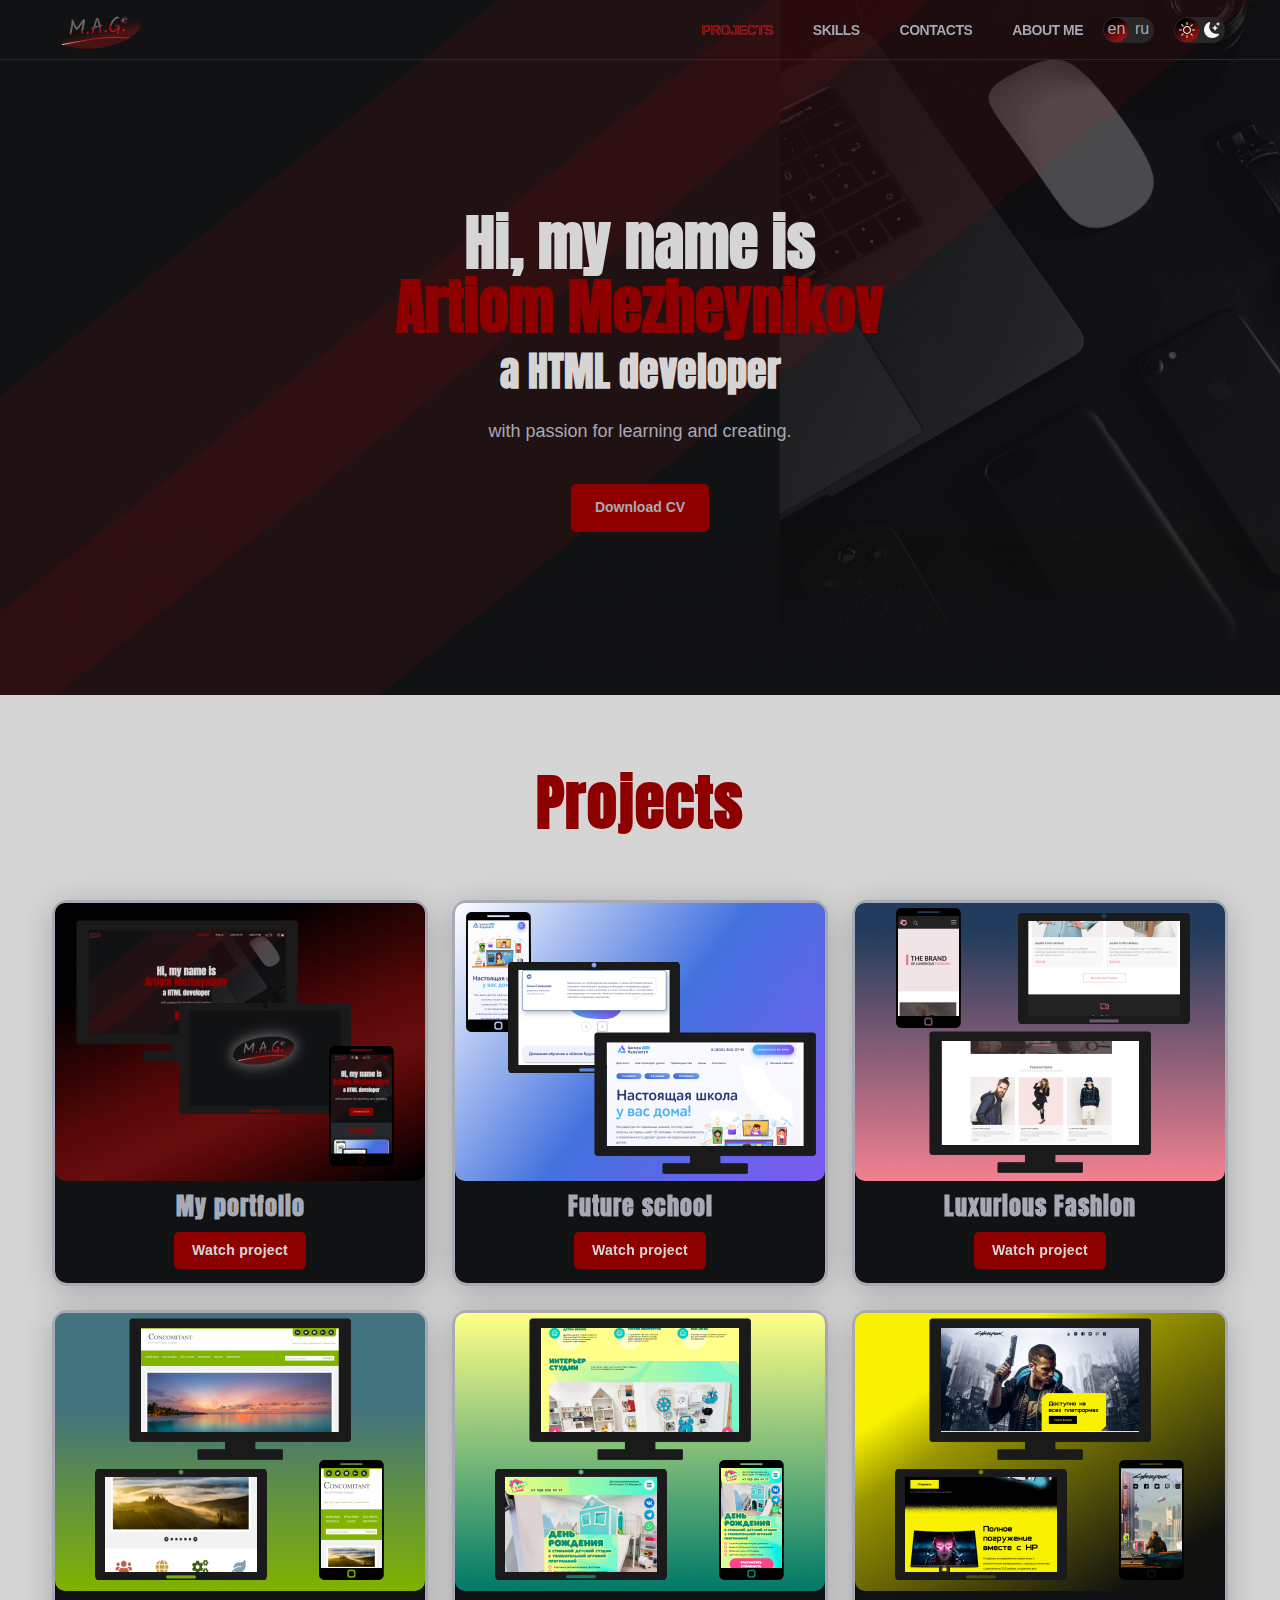
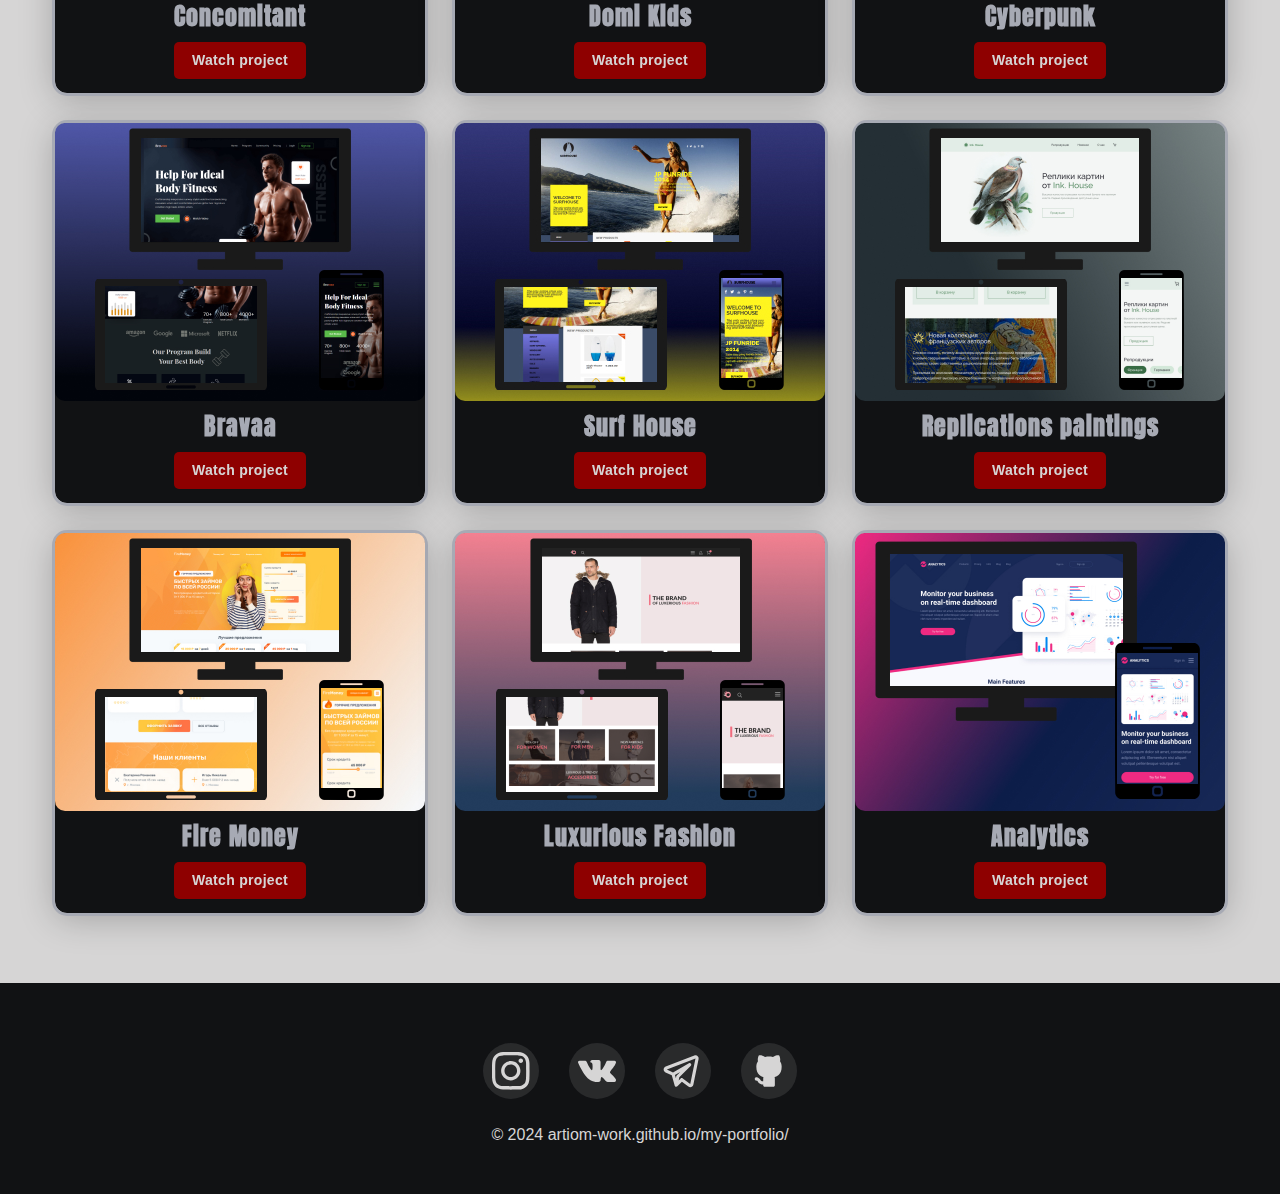
==== index.html @ bf0bdb33 "edits. add content" ====
<!DOCTYPE html>
<html lang="en">

<head>
	<meta charset="UTF-8">
	<meta http-equiv="X-UA-Compatible" content="IE=edge">
	<meta name="viewport" content="width=device-width, initial-scale=1.0">
	<link rel="stylesheet" href="css/main.css">
	<link rel="stylesheet" href="https://cdn.jsdelivr.net/npm/swiper@11/swiper-bundle.min.css" />
	<link rel="icon" type="image/svg+xml" href="images/icons/favicon.svg">
	<title>Artiom Mezheynikov</title>
</head>

<body>
	<header class="header">

		<nav class="nav nav--main-page">
			<div class="container">
				<div class="nav__row">
					<div class="logo nav__logo">
						<a class="logo__link" href="index.html">
							<img class="logo__image" src="images/logo/my-logo-v2-background.svg" alt="Logotype">
						</a>
					</div>

					<button class="dark-mode-btn">
						<img class="dark-mode-btn__icon" src="./images/icons/sun.svg" alt="Light mode">
						<img class="dark-mode-btn__icon" src="./images/icons/moon.svg" alt="Dark mode">
					</button>

					<div class="lang-switch">
						<div id="google_translate_element"></div>
						<button id="translate-to-english" class="translate-button translate-button--left" translate="no">en</button>
						<button id="translate-to-russian" class="translate-button translate-button--right"
							translate="no">ru</button>
					</div>

					<ul class="nav-list nav-list--desktop">
						<li class="nav-list__item">
							<a class="nav-list__link nav-list__link--active" href="./index.html">Projects</a>
						</li>
						<li class="nav-list__item">
							<a class="nav-list__link" href="./skills.html">Skills</a>
						</li>
						<li class="nav-list__item">
							<a class="nav-list__link" href="./contacts.html">Contacts</a>
						</li>
						<li class="nav-list__item">
							<a class="nav-list__link" href="./about.html">About&nbsp;me</a>
						</li>
					</ul>

					<div class="mobile-menu">
						<input id="menu-switch" type="checkbox">
						<label class="mobile-menu__burger" for="menu-switch">
							<span></span>
						</label>
						<div class="mobile-menu__wrapper">
							<nav class="mobile-menu__box">
								<ul class="nav-list">
									<label class="mobile-menu__box-close-btn" for="menu-switch">
										<span></span>
									</label>
									<li class="nav-list__item">
										<a class="nav-list__link nav-list__link--active" href="./index.html">Projects</a>
									</li>
									<li class="nav-list__item">
										<a class="nav-list__link" href="./skills.html">Skills</a>
									</li>
									<li class="nav-list__item">
										<a class="nav-list__link" href="./contacts.html">Contacts</a>
									</li>
									<li class="nav-list__item">
										<a class="nav-list__link" href="./about.html">About&nbsp;me</a>
									</li>
								</ul>
							</nav>
						</div>
					</div>
				</div>
			</div>
		</nav>

		<div class="header__wrapper">
			<h1 class="header__title">
				<strong>Hi, my name is<br>
					<em>Artiom&nbsp;Mezheynikov</em>
				</strong>
				<br>
				a HTML developer
			</h1>
			<div class="header__label">
				<p>with passion for learning and creating.</p>
			</div>
			<a class="btn" href="./files/artiom-mezheynikov-resume.pdf" download="">Download CV</a>
		</div>

	</header>

	<main>
		<section class="projects">
			<div class="container">
				<h2 class="main-title main-title--mb">Projects</h2>
				<ul class="projects__list">
					<li class="projects__list-item project">
						<div class="project__image-wrapper">
							<img class="project__image" src="images/projects/my-portfolio.jpg"
								srcset="images/projects/my-portfolio@2x.jpg" alt="My portfolio">
							<div class="project__description">

								<h4 class="project__description-heading">My page</h4>

								<ul class="project__description-list">
									<li>
										<p class="project__description-text">
											Project for training.
										</p>
									</li>
									<li>
										<p class="project__description-text" translate="no">
											Landing page.
										</p>
									</li>
									<li>
										<p class="project__description-text project__description-text--develop">
											In development...
										</p>
									</li>
									<li>
										<a class="project__description-link"
											href="https://github.com/Artiom-Work/my-portfolio/blob/main/README.md"
											target="_blank">Read&nbsp;more&nbsp;&#10145;</a>
									</li>
								</ul>

							</div>
						</div>

						<h3 class="project__name" translate="no">My&nbsp;portfolio</h3>
						<a class="project__btn btn" href="index.html" target="_blank">Watch&nbsp;project</a>
					</li>

					<li class="projects__list-item project">
						<div class="project__image-wrapper">
							<img class="project__image" src="images/projects/future-school.jpg"
								srcset="images/projects/future-school@2x.jpg" alt="School online">
							<div class="project__description">

								<h4 class="project__description-heading">School online</h4>

								<ul class="project__description-list">
									<li>
										<p class="project__description-text">
											Project for training.
										</p>
									</li>
									<li>
										<p class="project__description-text">
											Teamwork.
										</p>
									</li>
									<li>
										<p class="project__description-text">
											The external part of a multi-page site.
										</p>
									</li>
									<li>
										<!-- <p class="project__description-text project__description-text--finished">
											The layout development is complete.
										</p> -->
										<p class="project__description-text project__description-text--stop">
											Layout development has been suspended.
										</p>
										<!-- <p class="project__description-text project__description-text--develop">
											In development...
										</p> -->
									</li>
									<li>
										<a class="project__description-link"
											href="https://github.com/D-E-M-A-HTML-developers/Future-school-project/blob/main/README.md"
											target="_blank">Read&nbsp;more&nbsp;&#10145;</a>
									</li>
								</ul>

							</div>
						</div>

						<h3 class="project__name" translate="no">Future&nbsp;school</h3>
						<a class="project__btn btn" href="https://d-e-m-a-html-developers.github.io/Future-school-project/"
							target="_blank">Watch&nbsp;project</a>
					</li>

					<li class="projects__list-item project">
						<div class="project__image-wrapper">
							<img class="project__image" src="images/projects/luxurious-fashion-v2.jpg"
								srcset="images/projects/luxurious-fashion-v2@2x.jpg" alt="Clothing store">
							<div class="project__description">

								<h4 class="project__description-heading">Clothing store</h4>

								<ul class="project__description-list">
									<li>
										<p class="project__description-text">
											Project for training.
										</p>
									</li>
									<li>
										<p class="project__description-text">
											The external part of a multi-page online store selling clothes.
										</p>
									</li>
									<li>
										<p class="project__description-text project__description-text--finished">
											The layout development is complete.
										</p>
									</li>
									<li>
										<a class="project__description-link"
											href="https://github.com/Artiom-Work/LUXERIOUS-FASHION-v2/blob/main/README.md"
											target="_blank">Read&nbsp;more&nbsp;&#10145;</a>
									</li>
								</ul>

							</div>
						</div>

						<h3 class="project__name" translate="no">Luxurious&nbsp;Fashion</h3>
						<a class="project__btn btn" href="https://artiom-work.github.io/LUXERIOUS-FASHION-v2/"
							target="_blank">Watch&nbsp;project</a>
					</li>

					<li class="projects__list-item project">
						<div class="project__image-wrapper">
							<img class="project__image" src="images/projects/concomitant.jpg"
								srcset="images/projects/concomitant@2x.jpg" alt="Sample of page">
							<div class="project__description">

								<h4 class="project__description-heading">Sample of page</h4>

								<ul class="project__description-list">
									<li>
										<p class="project__description-text">
											Project for training.
										</p>
									</li>
									<li>
										<p class="project__description-text">
											Single page ( main page ).
										</p>
									</li>
									<li>
										<p class="project__description-text project__description-text--finished">
											The layout development is complete.
										</p>
									</li>
									<li>
										<a class="project__description-link"
											href="https://github.com/Artiom-Work/concomitant/blob/main/README.md"
											target="_blank">Read&nbsp;more&nbsp;&#10145;</a>
									</li>
								</ul>

							</div>
						</div>

						<h3 class="project__name" translate="no">Concomitant</h3>
						<a class="project__btn btn" href="https://artiom-work.github.io/concomitant/"
							target="_blank">Watch&nbsp;project</a>
					</li>

					<li class="projects__list-item project">
						<div class="project__image-wrapper">
							<img class="project__image" src="images/projects/domi-kids.jpg" srcset="images/projects/domi-kids.jpg"
								alt="Children's photo studio">
							<div class="project__description">

								<h4 class="project__description-heading">Children's photo studio</h4>

								<ul class="project__description-list">
									<li>
										<p class="project__description-text">
											Project for training.
										</p>
									</li>
									<li>
										<p class="project__description-text" translate="no">
											Landing page.
										</p>
									</li>
									<li>
										<p class="project__description-text project__description-text--finished">
											The layout development is complete.
										</p>
									</li>
									<li>
										<a class="project__description-link"
											href="https://github.com/Artiom-Work/domi-kids/blob/main/README.md"
											target="_blank">Read&nbsp;more&nbsp;&#10145;</a>
									</li>
								</ul>

							</div>
						</div>

						<h3 class="project__name" translate="no">Domi&nbsp;Kids</h3>
						<a class="project__btn btn" href="https://artiom-work.github.io/domi-kids/"
							target="_blank">Watch&nbsp;project</a>
					</li>

					<li class="projects__list-item project">
						<div class="project__image-wrapper">
							<img class="project__image" src="images/projects/cyberpunk.jpg" srcset="images/projects/cyberpunk@2x.jpg"
								alt="Game advertising page">
							<div class="project__description">

								<h4 class="project__description-heading">Game advertising page</h4>

								<ul class="project__description-list">
									<li>
										<p class="project__description-text">
											Project for training.
										</p>
									</li>
									<li>
										<p class="project__description-text">
											Teamwork.
										</p>
									</li>
									<li>
										<p class="project__description-text" translate="no">
											Landing page.
										</p>
									</li>
									<li>
										<p class="project__description-text project__description-text--finished">
											The layout development is complete.
										</p>
									</li>
									<li>
										<a class="project__description-link"
											href="https://github.com/D-E-M-A-HTML-developers/Our-first-projects/blob/main/cyberpunk/README.md"
											target="_blank">Read&nbsp;more&nbsp;&#10145;</a>
									</li>
								</ul>

							</div>
						</div>

						<h3 class="project__name" translate="no">Cyberpunk</h3>
						<a class="project__btn btn" href="https://d-e-m-a-html-developers.github.io/Our-first-projects/cyberpunk/"
							target="_blank">Watch&nbsp;project</a>
					</li>

					<li class="projects__list-item project">
						<div class="project__image-wrapper">
							<img class="project__image" src="images/projects/bravaa.jpg" srcset="images/projects/bravaa@2x.jpg"
								alt="Gym">
							<div class="project__description">

								<h4 class="project__description-heading">Gym</h4>

								<ul class="project__description-list">
									<li>
										<p class="project__description-text">
											Project for training.
										</p>
									</li>
									<li>
										<p class="project__description-text" translate="no">
											Landing page.
										</p>
									</li>
									<li>
										<p class="project__description-text project__description-text--finished">
											The layout development is complete.
										</p>
									</li>
									<li>
										<a class="project__description-link"
											href="https://github.com/Artiom-Work/bravaa/blob/main/README.md"
											target="_blank">Read&nbsp;more&nbsp;&#10145;</a>
									</li>
								</ul>

							</div>
						</div>

						<h3 class="project__name" translate="no">Bravaa</h3>
						<a class="project__btn btn" href="https://artiom-work.github.io/bravaa/"
							target="_blank">Watch&nbsp;project</a>
					</li>

					<li class="projects__list-item project">
						<div class="project__image-wrapper">
							<img class="project__image" src="images/projects/surf-house.jpg" srcset="images/projects/surf-house.jpg"
								alt="Surfing goods store">
							<div class="project__description">

								<h4 class="project__description-heading">Surfing goods store</h4>

								<ul class="project__description-list">
									<li>
										<p class="project__description-text">
											Project for training.
										</p>
									</li>
									<li>
										<p class="project__description-text">
											The external part of the main page of the online store of goods for surfing.
										</p>
									</li>
									<li>
										<p class="project__description-text project__description-text--finished">
											The layout development is complete.
										</p>
									</li>
									<li>
										<a class="project__description-link"
											href="https://github.com/Artiom-Work/SURFHOUSE/blob/main/README.md"
											target="_blank">Read&nbsp;more&nbsp;&#10145;</a>
									</li>
								</ul>

							</div>
						</div>

						<h3 class="project__name" translate="no">Surf&nbsp;House</h3>
						<a class="project__btn btn" href="https://artiom-work.github.io/SURFHOUSE/"
							target="_blank">Watch&nbsp;project</a>
					</li>

					<li class="projects__list-item project">
						<div class="project__image-wrapper">
							<img class="project__image" src="images/projects/replications-paintings.jpg"
								srcset="images/projects/replications-paintings@2x.jpg" alt="Replications paintings">
							<div class="project__description">

								<h4 class="project__description-heading">Replications paintings</h4>

								<ul class="project__description-list">
									<li>
										<p class="project__description-text">
											Project for training.
										</p>
									</li>
									<li>
										<p class="project__description-text">
											Teamwork.
										</p>
									</li>
									<li>
										<p class="project__description-text">
											The outer part of the main page of the online art store.
										</p>
									</li>
									<li>
										<p class="project__description-text project__description-text--finished">
											The layout development is complete.
										</p>
									</li>
									<li>
										<a class="project__description-link"
											href="https://github.com/D-E-M-A-HTML-developers/Our-first-projects/blob/main/replications-paintings/README.md"
											target="_blank">Read&nbsp;more&nbsp;&#10145;</a>
									</li>
								</ul>

							</div>
						</div>

						<h3 class="project__name" translate="no">Replications&nbsp;paintings</h3>
						<a class="project__btn btn"
							href="https://d-e-m-a-html-developers.github.io/Our-first-projects/replications-paintings/"
							target="_blank">Watch&nbsp;project</a>
					</li>

					<li class="projects__list-item project">
						<div class="project__image-wrapper">
							<img class="project__image" src="images/projects/fire-money.jpg"
								srcset="images/projects/fire-money@2x.jpg" alt="Fast loans">
							<div class="project__description">

								<h4 class="project__description-heading">Fast loans</h4>

								<ul class="project__description-list">
									<li>
										<p class="project__description-text">
											Project for training.
										</p>
									</li>
									<li>
										<p class="project__description-text">
											Teamwork.
										</p>
									</li>
									<li>
										<p class="project__description-text">
											The external part of the main page of the lending service..
										</p>
									</li>
									<li>
										<p class="project__description-text project__description-text--finished">
											The layout development is complete.
										</p>
									</li>
									<li>
										<a class="project__description-link"
											href="https://github.com/D-E-M-A-HTML-developers/Our-first-projects/blob/main/fire-money/README.md"
											target="_blank">Read&nbsp;more&nbsp;&#10145;</a>
									</li>
								</ul>

							</div>
						</div>

						<h3 class="project__name" translate="no">Fire&nbsp;Money</h3>
						<a class="project__btn btn" href="https://d-e-m-a-html-developers.github.io/Our-first-projects/fire-money/"
							target="_blank">Watch&nbsp;project</a>
					</li>

					<li class="projects__list-item project">
						<div class="project__image-wrapper">
							<img class="project__image" src="images/projects/luxurious-fashion-v1.jpg"
								srcset="images/projects/luxurious-fashion-v1@2x.jpg" alt="Clothing store">
							<div class="project__description">

								<h4 class="project__description-heading">Clothing store</h4>

								<ul class="project__description-list">
									<li>
										<p class="project__description-text">
											Project for training.
										</p>
									</li>
									<li>
										<p class="project__description-text">
											The external part of a multi-page online store selling clothes.
										</p>
									</li>
									<li>
										<p class="project__description-text project__description-text--finished">
											The layout development is complete.
										</p>
									</li>
									<li>
										<a class="project__description-link"
											href="https://github.com/Artiom-Work/LUXERIOUS-FASHION-v1/blob/main/README.md"
											target="_blank">Read&nbsp;more&nbsp;&#10145;</a>
									</li>
								</ul>

							</div>
						</div>

						<h3 class="project__name" translate="no">Luxurious&nbsp;Fashion</h3>
						<a class="project__btn btn" href="https://artiom-work.github.io/LUXERIOUS-FASHION-v1/"
							target="_blank">Watch&nbsp;project</a>
					</li>

					<li class="projects__list-item project">
						<div class="project__image-wrapper">
							<img class="project__image" src="images/projects/analitics.jpg" srcset="images/projects/analitics@2x.jpg"
								alt="Page of analytics">
							<div class="project__description">

								<h4 class="project__description-heading">Page of analytics</h4>

								<ul class="project__description-list">
									<li>
										<p class="project__description-text">
											Project for training.
										</p>
									</li>
									<li>
										<p class="project__description-text" translate="no">
											Landing page.
										</p>
									</li>
									<li>
										<p class="project__description-text project__description-text--finished">
											The layout development is complete.
										</p>
									</li>
									<li>
										<a class="project__description-link"
											href="https://github.com/Artiom-Work/analytics/blob/main/README.md"
											target="_blank">Read&nbsp;more&nbsp;&#10145;</a>
									</li>
								</ul>

							</div>
						</div>

						<h3 class="project__name" translate="no">Analytics</h3>
						<a class="project__btn btn" href="https://artiom-work.github.io/analytics/"
							target="_blank">Watch&nbsp;project</a>
					</li>

				</ul>

				<div class="swiper projects__swiper">

					<div class="swiper-wrapper">
						<div class="swiper-slide">
							<div class="projects__list-item project">
								<div class="project__image-wrapper">
									<img class="project__image" src="images/projects/my-portfolio.jpg"
										srcset="images/projects/my-portfolio@2x.jpg" alt="My portfolio">
									<div class="project__description">

										<h4 class="project__description-heading">My page</h4>

										<ul class="project__description-list">
											<li>
												<p class="project__description-text">
													Project for training.
												</p>
											</li>
											<li>
												<p class="project__description-text" translate="no">
													Landing page.
												</p>
											</li>
											<li>
												<p class="project__description-text project__description-text--develop">
													In development...
												</p>
											</li>
											<li>
												<a class="project__description-link"
													href="https://github.com/Artiom-Work/my-portfolio/blob/main/README.md"
													target="_blank">Read&nbsp;more&nbsp;&#10145;</a>
											</li>
										</ul>

									</div>
								</div>

								<h3 class="project__name" translate="no">My&nbsp;portfolio</h3>
								<a class="project__btn btn" href="index.html" target="_blank">Watch&nbsp;project</a>
							</div>
						</div>

						<div class="swiper-slide">
							<div class="projects__list-item project">
								<div class="project__image-wrapper">
									<img class="project__image" src="images/projects/future-school.jpg"
										srcset="images/projects/future-school@2x.jpg" alt="School online">
									<div class="project__description">

										<h4 class="project__description-heading">School online</h4>

										<ul class="project__description-list">
											<li>
												<p class="project__description-text">
													Project for training.
												</p>
											</li>
											<li>
												<p class="project__description-text">
													Teamwork.
												</p>
											</li>
											<li>
												<p class="project__description-text">
													The external part of a multi-page site.
												</p>
											</li>
											<li>
												<p class="project__description-text project__description-text--stop">
													Layout development has been suspended.
												</p>
											</li>
											<li>
												<a class="project__description-link"
													href="https://github.com/D-E-M-A-HTML-developers/Future-school-project/blob/main/README.md"
													target="_blank">Read&nbsp;more&nbsp;&#10145;</a>
											</li>
										</ul>

									</div>
								</div>

								<h3 class="project__name" translate="no">Future&nbsp;school</h3>
								<a class="project__btn btn" href="https://d-e-m-a-html-developers.github.io/Future-school-project/"
									target="_blank">Watch&nbsp;project</a>
							</div>
						</div>

						<div class="swiper-slide">
							<div class="projects__list-item project">
								<div class="project__image-wrapper">
									<img class="project__image" src="images/projects/luxurious-fashion-v2.jpg"
										srcset="images/projects/luxurious-fashion-v2@2x.jpg" alt="Clothing store">
									<div class="project__description">

										<h4 class="project__description-heading">Clothing store</h4>

										<ul class="project__description-list">
											<li>
												<p class="project__description-text">
													Project for training.
												</p>
											</li>
											<li>
												<p class="project__description-text">
													The external part of a multi-page online store selling clothes.
												</p>
											</li>
											<li>
												<p class="project__description-text project__description-text--finished">
													The layout development is complete.
												</p>
											</li>
											<li>
												<a class="project__description-link"
													href="https://github.com/Artiom-Work/LUXERIOUS-FASHION-v2/blob/main/README.md"
													target="_blank">Read&nbsp;more&nbsp;&#10145;</a>
											</li>
										</ul>

									</div>
								</div>

								<h3 class="project__name" translate="no">Luxurious&nbsp;Fashion</h3>
								<a class="project__btn btn" href="https://artiom-work.github.io/LUXERIOUS-FASHION-v2/"
									target="_blank">Watch&nbsp;project</a>
							</div>
						</div>

						<div class="swiper-slide">
							<div class="projects__list-item project">
								<div class="project__image-wrapper">
									<img class="project__image" src="images/projects/concomitant.jpg"
										srcset="images/projects/concomitant@2x.jpg" alt="Sample of page">
									<div class="project__description">

										<h4 class="project__description-heading">Sample of page</h4>

										<ul class="project__description-list">
											<li>
												<p class="project__description-text">
													Project for training.
												</p>
											</li>
											<li>
												<p class="project__description-text">
													Single page ( main page ).
												</p>
											</li>
											<li>
												<p class="project__description-text project__description-text--finished">
													The layout development is complete.
												</p>
											</li>
											<li>
												<a class="project__description-link"
													href="https://github.com/Artiom-Work/concomitant/blob/main/README.md"
													target="_blank">Read&nbsp;more&nbsp;&#10145;</a>
											</li>
										</ul>

									</div>
								</div>

								<h3 class="project__name" translate="no">Concomitant</h3>
								<a class="project__btn btn" href="https://artiom-work.github.io/concomitant/"
									target="_blank">Watch&nbsp;project</a>
							</div>
						</div>

						<div class="swiper-slide">
							<div class="projects__list-item project">
								<div class="project__image-wrapper">
									<img class="project__image" src="images/projects/domi-kids.jpg" srcset="images/projects/domi-kids.jpg"
										alt="Children's photo studio">
									<div class="project__description">

										<h4 class="project__description-heading">Children's photo studio</h4>

										<ul class="project__description-list">
											<li>
												<p class="project__description-text">
													Project for training.
												</p>
											</li>
											<li>
												<p class="project__description-text" translate="no">
													Landing page.
												</p>
											</li>
											<li>
												<p class="project__description-text project__description-text--finished">
													The layout development is complete.
												</p>
											</li>
											<li>
												<a class="project__description-link"
													href="https://github.com/Artiom-Work/domi-kids/blob/main/README.md"
													target="_blank">Read&nbsp;more&nbsp;&#10145;</a>
											</li>
										</ul>

									</div>
								</div>

								<h3 class="project__name" translate="no">Domi&nbsp;Kids</h3>
								<a class="project__btn btn" href="https://artiom-work.github.io/domi-kids/"
									target="_blank">Watch&nbsp;project</a>
							</div>
						</div>

						<div class="swiper-slide">
							<div class="projects__list-item project">
								<div class="project__image-wrapper">
									<img class="project__image" src="images/projects/cyberpunk.jpg"
										srcset="images/projects/cyberpunk@2x.jpg" alt="Game advertising page">
									<div class="project__description">

										<h4 class="project__description-heading">Game advertising page</h4>

										<ul class="project__description-list">
											<li>
												<p class="project__description-text">
													Project for training.
												</p>
											</li>
											<li>
												<p class="project__description-text">
													Teamwork.
												</p>
											</li>
											<li>
												<p class="project__description-text" translate="no">
													Landing page.
												</p>
											</li>
											<li>
												<p class="project__description-text project__description-text--finished">
													The layout development is complete.
												</p>
											</li>
											<li>
												<a class="project__description-link"
													href="https://github.com/D-E-M-A-HTML-developers/Our-first-projects/blob/main/cyberpunk/README.md"
													target="_blank">Read&nbsp;more&nbsp;&#10145;</a>
											</li>
										</ul>

									</div>
								</div>

								<h3 class="project__name" translate="no">Cyberpunk</h3>
								<a class="project__btn btn"
									href="https://d-e-m-a-html-developers.github.io/Our-first-projects/cyberpunk/"
									target="_blank">Watch&nbsp;project</a>
							</div>
						</div>

						<div class="swiper-slide">
							<div class="projects__list-item project">
								<div class="project__image-wrapper">
									<img class="project__image" src="images/projects/bravaa.jpg" srcset="images/projects/bravaa@2x.jpg"
										alt="Gym">
									<div class="project__description">

										<h4 class="project__description-heading">Gym</h4>

										<ul class="project__description-list">
											<li>
												<p class="project__description-text">
													Project for training.
												</p>
											</li>
											<li>
												<p class="project__description-text" translate="no">
													Landing page.
												</p>
											</li>
											<li>
												<p class="project__description-text project__description-text--finished">
													The layout development is complete.
												</p>
											</li>
											<li>
												<a class="project__description-link"
													href="https://github.com/Artiom-Work/bravaa/blob/main/README.md"
													target="_blank">Read&nbsp;more&nbsp;&#10145;</a>
											</li>
										</ul>

									</div>
								</div>

								<h3 class="project__name" translate="no">Bravaa</h3>
								<a class="project__btn btn" href="https://artiom-work.github.io/bravaa/"
									target="_blank">Watch&nbsp;project</a>
							</div>
						</div>

						<div class="swiper-slide">
							<div class="projects__list-item project">
								<div class="project__image-wrapper">
									<img class="project__image" src="images/projects/surf-house.jpg"
										srcset="images/projects/surf-house.jpg" alt="Surfing goods store">
									<div class="project__description">

										<h4 class="project__description-heading">Surfing goods store</h4>

										<ul class="project__description-list">
											<li>
												<p class="project__description-text">
													Project for training.
												</p>
											</li>
											<li>
												<p class="project__description-text">
													The external part of the main page of the online store of goods for surfing.
												</p>
											</li>
											<li>
												<p class="project__description-text project__description-text--finished">
													The layout development is complete.
												</p>
											</li>
											<li>
												<a class="project__description-link"
													href="https://github.com/Artiom-Work/SURFHOUSE/blob/main/README.md"
													target="_blank">Read&nbsp;more&nbsp;&#10145;</a>
											</li>
										</ul>

									</div>
								</div>

								<h3 class="project__name" translate="no">Surf&nbsp;House</h3>
								<a class="project__btn btn" href="https://artiom-work.github.io/SURFHOUSE/"
									target="_blank">Watch&nbsp;project</a>
							</div>
						</div>

						<div class="swiper-slide">
							<div class="projects__list-item project">
								<div class="project__image-wrapper">
									<img class="project__image" src="images/projects/replications-paintings.jpg"
										srcset="images/projects/replications-paintings@2x.jpg" alt="Replications paintings">
									<div class="project__description">

										<h4 class="project__description-heading">Replications paintings</h4>

										<ul class="project__description-list">
											<li>
												<p class="project__description-text">
													Project for training.
												</p>
											</li>
											<li>
												<p class="project__description-text">
													Teamwork.
												</p>
											</li>
											<li>
												<p class="project__description-text">
													The outer part of the main page of the online art store.
												</p>
											</li>
											<li>
												<p class="project__description-text project__description-text--finished">
													The layout development is complete.
												</p>
											</li>
											<li>
												<a class="project__description-link"
													href="https://github.com/D-E-M-A-HTML-developers/Our-first-projects/blob/main/replications-paintings/README.md"
													target="_blank">Read&nbsp;more&nbsp;&#10145;</a>
											</li>
										</ul>

									</div>
								</div>

								<h3 class="project__name" translate="no">Replications&nbsp;paintings</h3>
								<a class="project__btn btn"
									href="https://d-e-m-a-html-developers.github.io/Our-first-projects/replications-paintings/"
									target="_blank">Watch&nbsp;project</a>
							</div>
						</div>

						<div class="swiper-slide">
							<div class="projects__list-item project">
								<div class="project__image-wrapper">
									<img class="project__image" src="images/projects/fire-money.jpg"
										srcset="images/projects/fire-money@2x.jpg" alt="Fast loans">
									<div class="project__description">

										<h4 class="project__description-heading">Fast loans</h4>

										<ul class="project__description-list">
											<li>
												<p class="project__description-text">
													Project for training.
												</p>
											</li>
											<li>
												<p class="project__description-text">
													Teamwork.
												</p>
											</li>
											<li>
												<p class="project__description-text">
													The external part of the main page of the lending service..
												</p>
											</li>
											<li>
												<p class="project__description-text project__description-text--finished">
													The layout development is complete.
												</p>
											</li>
											<li>
												<a class="project__description-link"
													href="https://github.com/D-E-M-A-HTML-developers/Our-first-projects/blob/main/fire-money/README.md"
													target="_blank">Read&nbsp;more&nbsp;&#10145;</a>
											</li>
										</ul>

									</div>
								</div>

								<h3 class="project__name" translate="no">Fire&nbsp;Money</h3>
								<a class="project__btn btn"
									href="https://d-e-m-a-html-developers.github.io/Our-first-projects/fire-money/"
									target="_blank">Watch&nbsp;project</a>
							</div>
						</div>

						<div class="swiper-slide">
							<div class="projects__list-item project">
								<div class="project__image-wrapper">
									<img class="project__image" src="images/projects/luxurious-fashion-v1.jpg"
										srcset="images/projects/luxurious-fashion-v1@2x.jpg" alt="Clothing store">
									<div class="project__description">

										<h4 class="project__description-heading">Clothing store</h4>

										<ul class="project__description-list">
											<li>
												<p class="project__description-text">
													Project for training.
												</p>
											</li>
											<li>
												<p class="project__description-text">
													The external part of a multi-page online store selling clothes.
												</p>
											</li>
											<li>
												<p class="project__description-text project__description-text--finished">
													The layout development is complete.
												</p>
											</li>
											<li>
												<a class="project__description-link"
													href="https://github.com/Artiom-Work/LUXERIOUS-FASHION-v1/blob/main/README.md"
													target="_blank">Read&nbsp;more&nbsp;&#10145;</a>
											</li>
										</ul>

									</div>
								</div>

								<h3 class="project__name" translate="no">Luxurious&nbsp;Fashion</h3>
								<a class="project__btn btn" href="https://artiom-work.github.io/LUXERIOUS-FASHION-v1/"
									target="_blank">Watch&nbsp;project</a>
							</div>
						</div>

						<div class="swiper-slide">
							<div class="projects__list-item project">
								<div class="project__image-wrapper">
									<img class="project__image" src="images/projects/analitics.jpg"
										srcset="images/projects/analitics@2x.jpg" alt="Page of analytics">
									<div class="project__description">

										<h4 class="project__description-heading">Page of analytics</h4>

										<ul class="project__description-list">
											<li>
												<p class="project__description-text">
													Project for training.
												</p>
											</li>
											<li>
												<p class="project__description-text" translate="no">
													Landing page.
												</p>
											</li>
											<li>
												<p class="project__description-text project__description-text--finished">
													The layout development is complete.
												</p>
											</li>
											<li>
												<a class="project__description-link"
													href="https://github.com/Artiom-Work/analytics/blob/main/README.md"
													target="_blank">Read&nbsp;more&nbsp;&#10145;</a>
											</li>
										</ul>

									</div>
								</div>

								<h3 class="project__name" translate="no">Analytics</h3>
								<a class="project__btn btn" href="https://artiom-work.github.io/analytics/"
									target="_blank">Watch&nbsp;project</a>
							</div>
						</div>
					</div>

					<div class="swiper-button-prev swiper-button-prev--main-page"></div>
					<div class="swiper-button-next swiper-button-next--main-page"></div>
					<div class="swiper-pagination swiper-pagination--main-page"></div>

				</div>
			</div>

		</section>
	</main>

	<footer class="footer">
		<div class="conteiner">
			<div class="footer__wrapper">
				<ul class="socials__list">
					<li class="socials__item">
						<a class="socials__link" href="https://www.instagram.com/artiommezheinikov/" target="_blank">
							<svg class="socials__icon" viewBox="0 0 24 24">
								<use xlink:href="./images/sprite-icons.svg#social-instagramm"></use>
							</svg>
						</a>
					</li>
					<li class="socials__item">
						<a class="socials__link" href="https://vk.com/id409841216" target="_blank">
							<svg class="socials__icon" viewBox="0 0 24 24">
								<use xlink:href="./images/sprite-icons.svg#social-vk"></use>
							</svg>
						</a>
					</li>
					<li class="socials__item">
						<a class="socials__link" href="https://t.me/ArtiomMezheynikov" target="_blank">
							<svg class="socials__icon socials__icon--position" viewBox="0 0 24 24">
								<use xlink:href="./images/sprite-icons.svg#social-telegram"></use>
							</svg>
						</a>
					</li>
					<li class="socials__item">
						<a class="socials__link" href="https://github.com/Artiom-Work" target="_blank">
							<svg class="socials__icon" viewBox="0 0 24 24">
								<use xlink:href="./images/sprite-icons.svg#social-github"></use>
							</svg>
						</a>
					</li>
				</ul>
				<div class="footer__copyright">
					<p>&copy;&nbsp;2024&nbsp;artiom-work.github.io/my-portfolio/</p>
				</div>
			</div>
		</div>

	</footer>
	<script src="https://cdn.jsdelivr.net/npm/swiper@11/swiper-bundle.min.js"></script>
	<script type="module" src="./js/main.js"></script>
	<script type="text/javascript">
		function googleTranslateElementInit() {
			new google.translate.TranslateElement({
				pageLanguage: 'en',
				includedLanguages: 'en,ru',
				layout: google.translate.TranslateElement.InlineLayout.SIMPLE,
				autoDisplay: false
			}, 'google_translate_element');
		}
	</script>
	<script type="text/javascript" src="./js/laguage-page.js"></script>
	<script type="text/javascript"
		src="//translate.google.com/translate_a/element.js?cb=googleTranslateElementInit"></script>


</body>

</html>
---- css/main.css ----
@import 'reset.css';
@import 'fonts.css';
@import 'vars.css';
@import 'animation-hover.css';
/* ---Blocks--- */
@import 'base.css';
@import 'logo.css';
@import 'socials.css';
/* ---Sections--- */
@import 'nav.css';
@import 'header.css';
@import 'projects.css';
@import 'project-details.css';
@import 'skills.css';
@import 'footer.css';
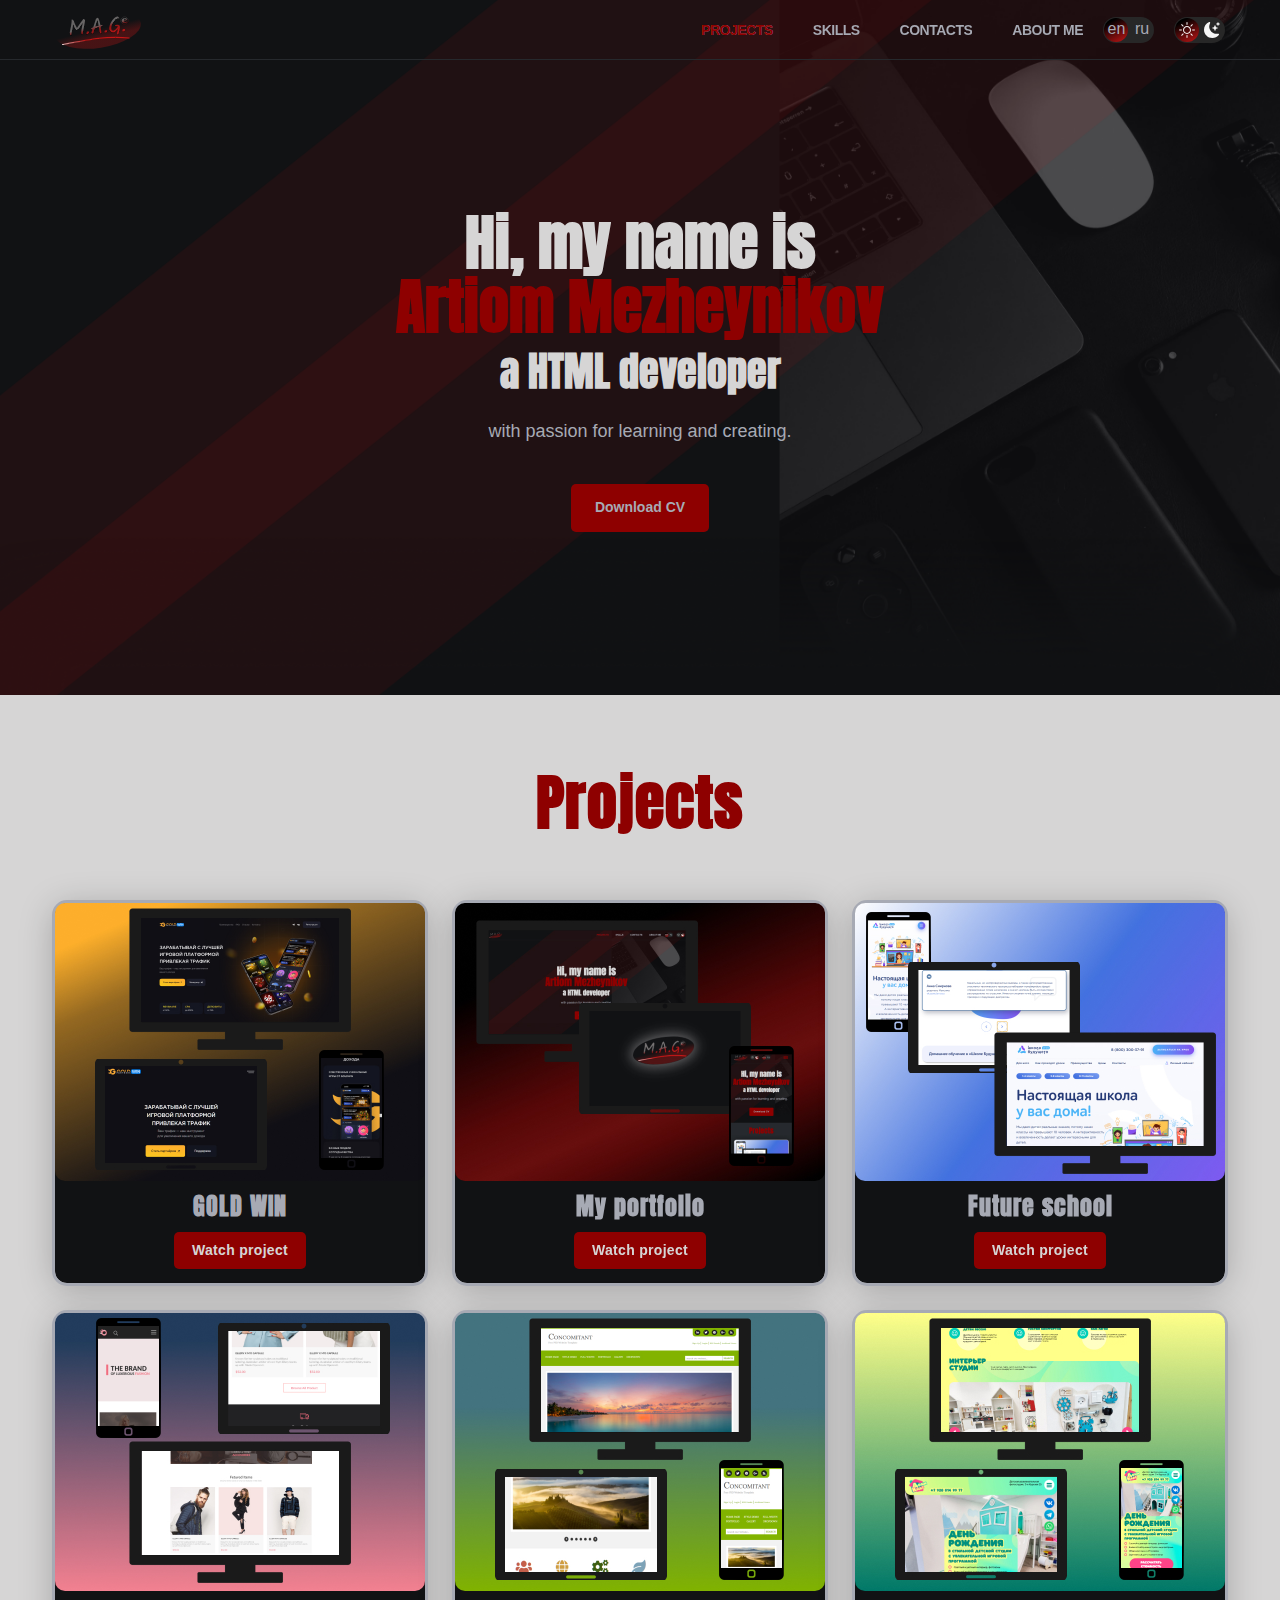
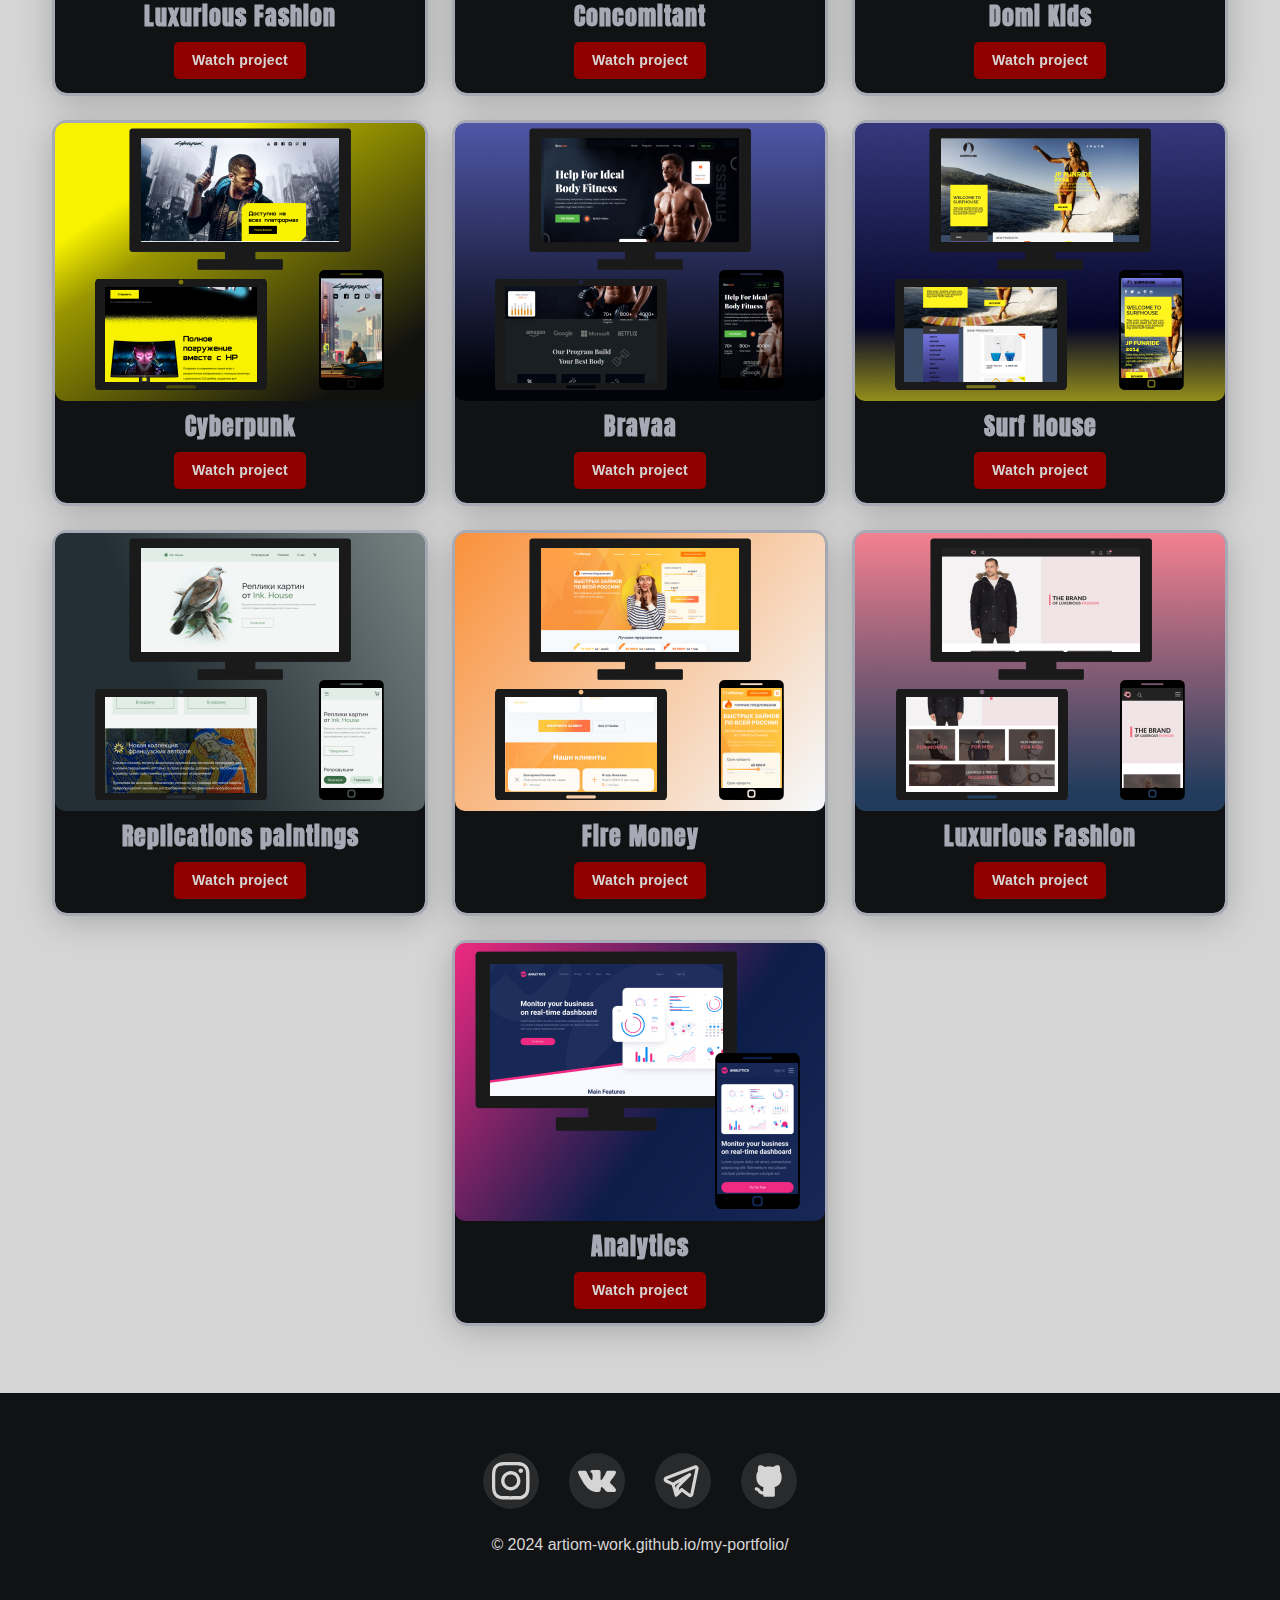
==== commit d8ef3233: "add gold win project" ====
--- a/index.html
+++ b/index.html
@@ -104,6 +104,45 @@
 				<ul class="projects__list">
 					<li class="projects__list-item project">
 						<div class="project__image-wrapper">
+							<img class="project__image" src="images/projects/gold-win.jpg" srcset="images/projects/gold-win@2x.jpg"
+								alt="Gaming platform">
+							<div class="project__description">
+
+								<h4 class="project__description-heading">Gaming platform</h4>
+
+								<ul class="project__description-list">
+									<li>
+										<p class="project__description-text">
+											Project for training.
+										</p>
+									</li>
+									<li>
+										<p class="project__description-text" translate="no">
+											Landing page.
+										</p>
+									</li>
+									<li>
+										<p class="project__description-text project__description-text--finished">
+											The layout development is complete.
+										</p>
+									</li>
+									<li>
+										<a class="project__description-link"
+											href="https://github.com/Artiom-Work/GOLD-WIN/blob/main/README.md"
+											target="_blank">Read&nbsp;more&nbsp;&#10145;</a>
+									</li>
+								</ul>
+
+							</div>
+						</div>
+
+						<h3 class="project__name" translate="no">GOLD&nbsp;WIN</h3>
+						<a class="project__btn btn" href="https://artiom-work.github.io/GOLD-WIN/"
+							target="_blank">Watch&nbsp;project</a>
+					</li>
+
+					<li class="projects__list-item project">
+						<div class="project__image-wrapper">
 							<img class="project__image" src="images/projects/my-portfolio.jpg"
 								srcset="images/projects/my-portfolio@2x.jpg" alt="My portfolio">
 							<div class="project__description">
@@ -601,6 +640,48 @@
 				<div class="swiper projects__swiper">
 
 					<div class="swiper-wrapper">
+
+						<div class="swiper-slide">
+							<div class="projects__list-item project">
+								<div class="project__image-wrapper">
+									<img class="project__image" srcset="images/projects/gold-win@2x.jpg"
+										src="images/projects/gold-win.jpg" alt="Gaming platform">
+									<div class="project__description">
+
+										<h4 class="project__description-heading">Gaming platform</h4>
+
+										<ul class="project__description-list">
+											<li>
+												<p class="project__description-text">
+													Project for training.
+												</p>
+											</li>
+											<li>
+												<p class="project__description-text" translate="no">
+													Landing page.
+												</p>
+											</li>
+											<li>
+												<p class="project__description-text project__description-text--finished">
+													The layout development is complete.
+												</p>
+											</li>
+											<li>
+												<a class="project__description-link"
+													href="https://github.com/Artiom-Work/GOLD-WIN/blob/main/README.md"
+													target="_blank">Read&nbsp;more&nbsp;&#10145;</a>
+											</li>
+										</ul>
+
+									</div>
+								</div>
+
+								<h3 class="project__name" translate="no">GOLD&nbsp;WIN</h3>
+								<a class="project__btn btn" href="https://artiom-work.github.io/GOLD-WIN/"
+									target="_blank">Watch&nbsp;project</a>
+							</div>
+						</div>
+
 						<div class="swiper-slide">
 							<div class="projects__list-item project">
 								<div class="project__image-wrapper">
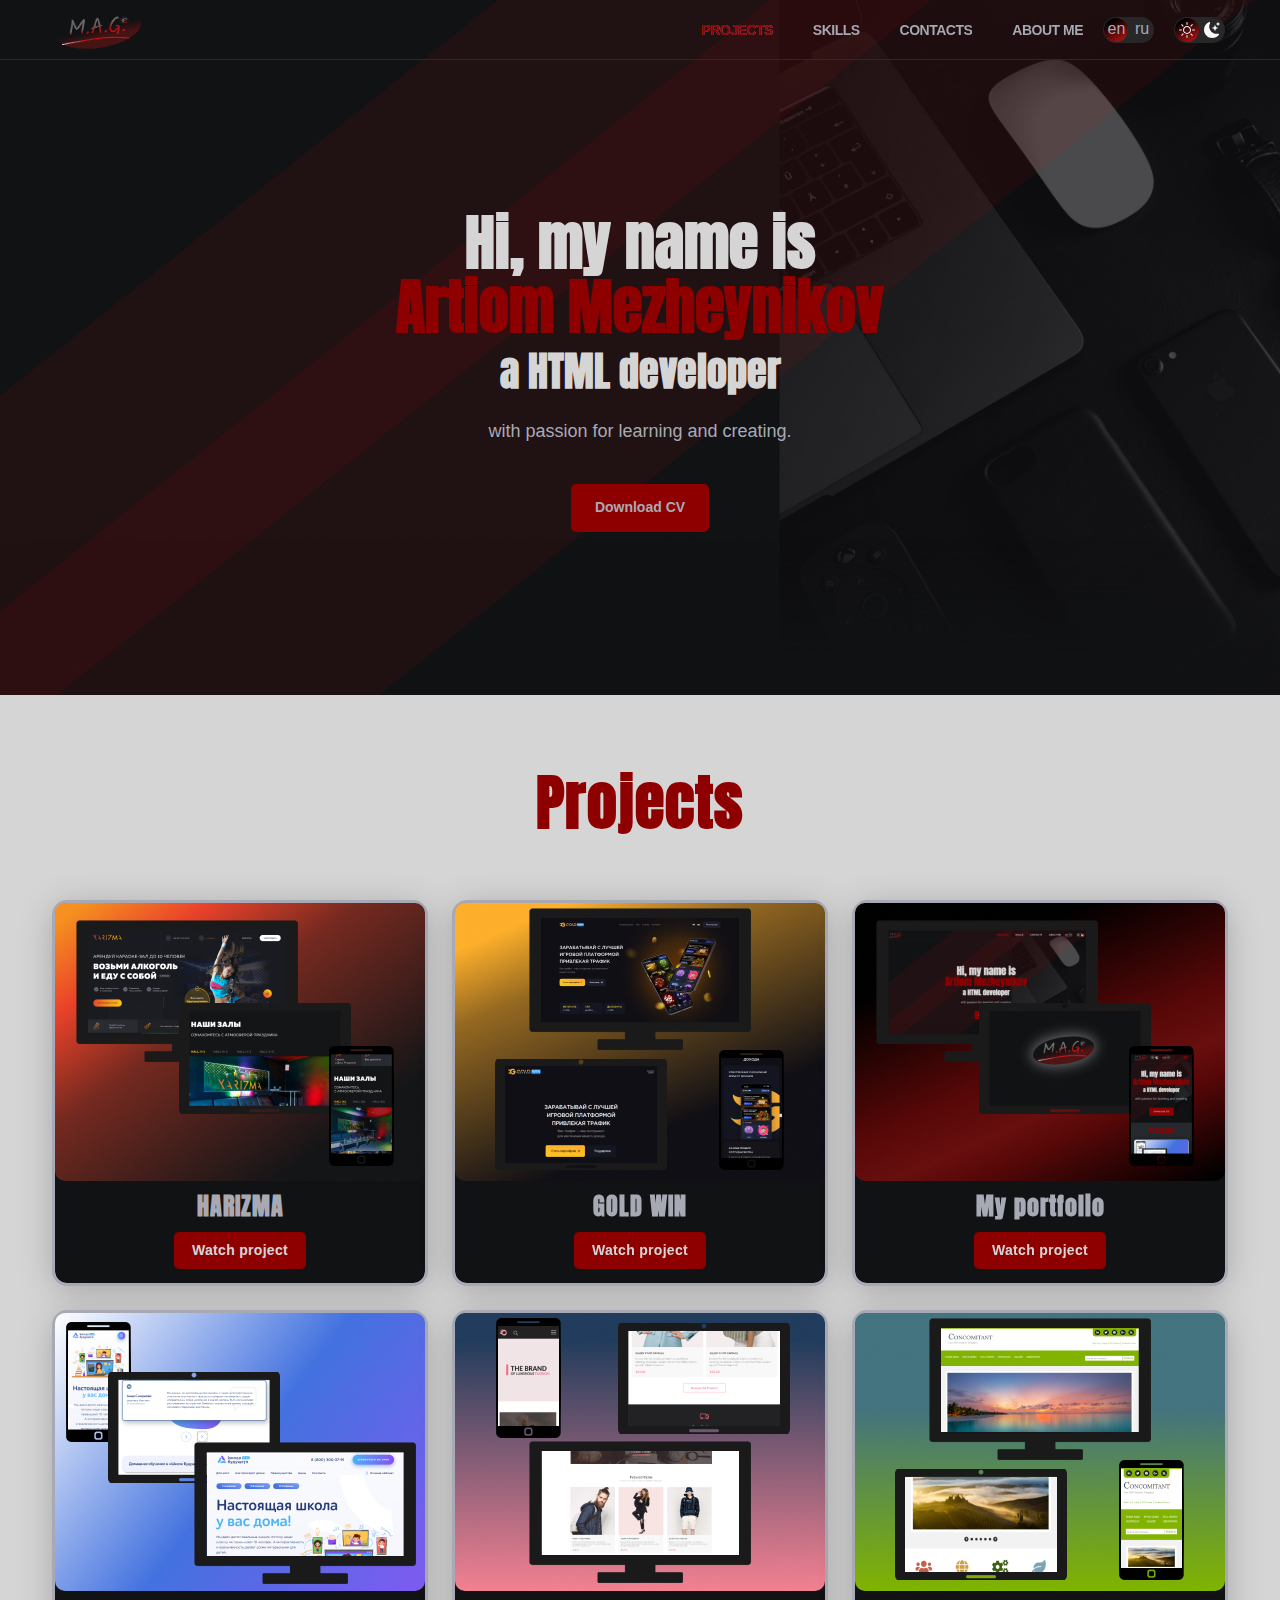
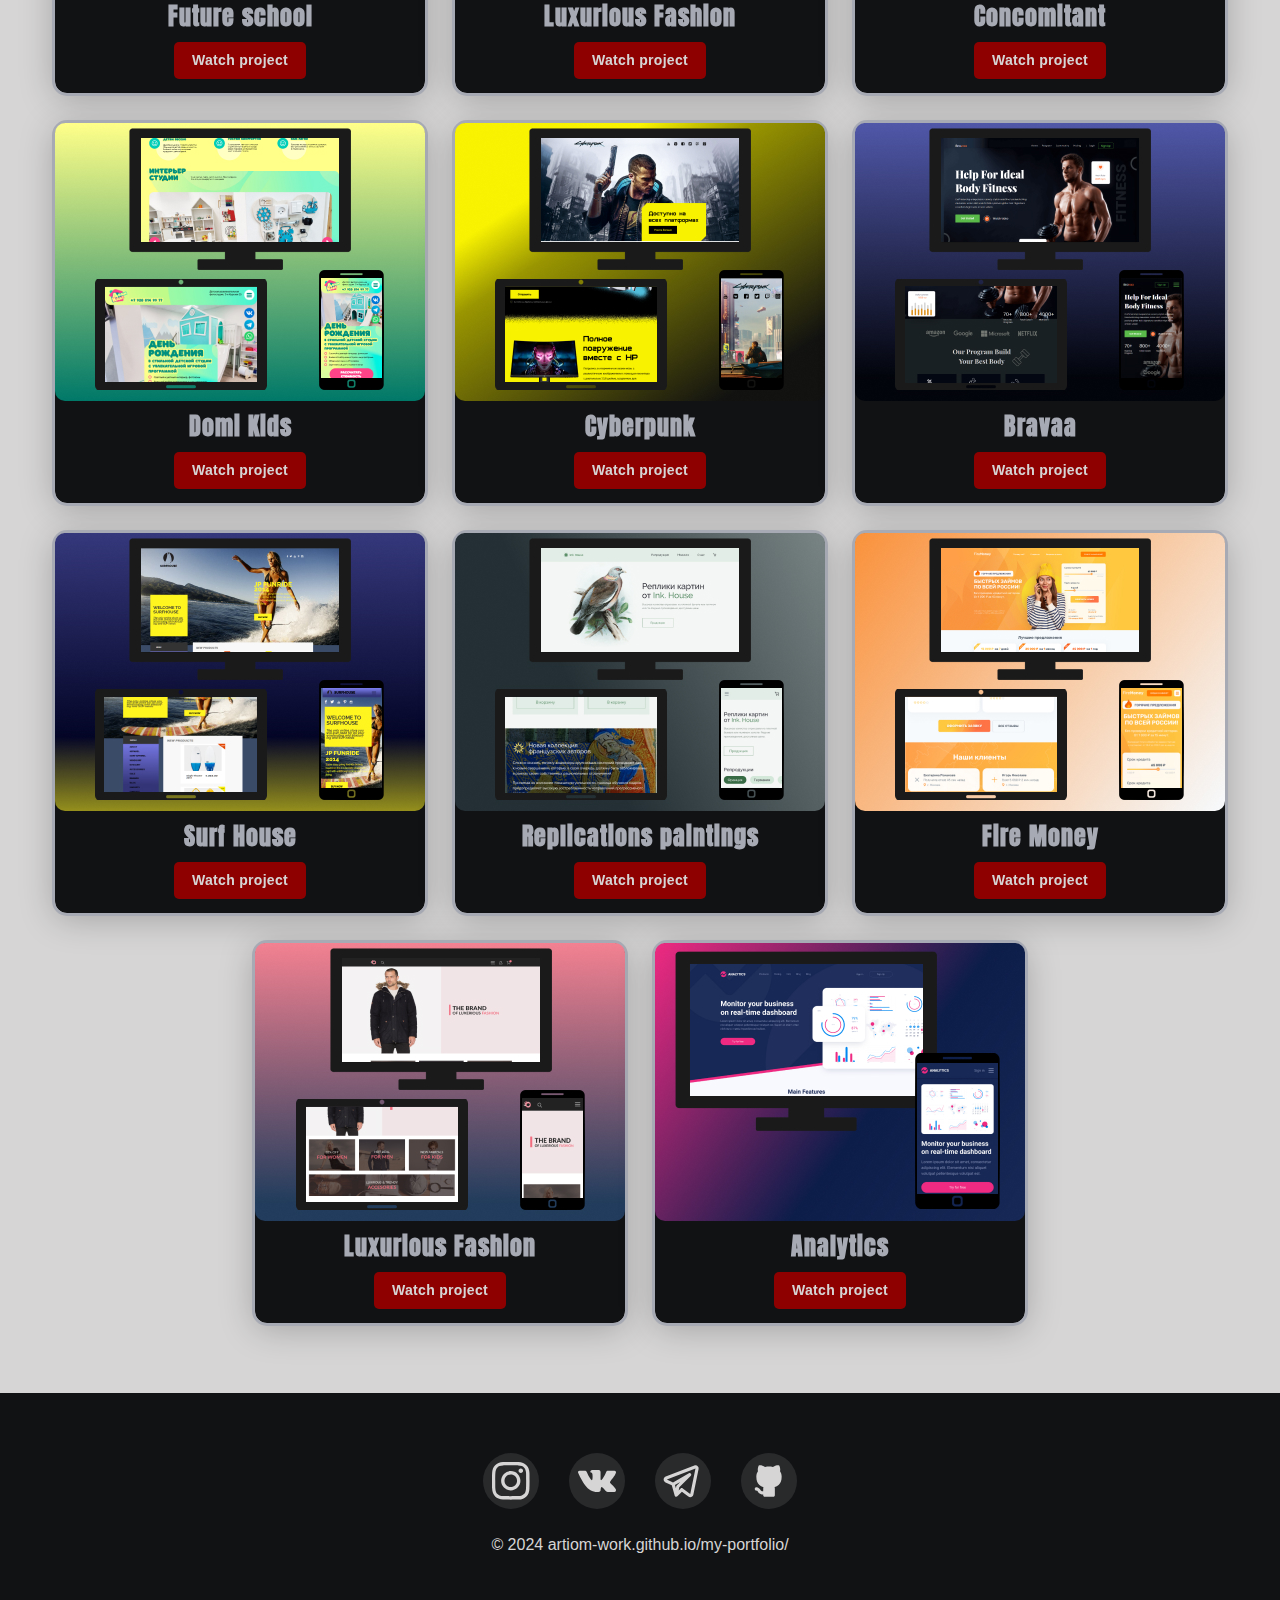
==== commit 77947fbb: "added project new project item" ====
--- a/index.html
+++ b/index.html
@@ -104,7 +104,46 @@
 				<ul class="projects__list">
 					<li class="projects__list-item project">
 						<div class="project__image-wrapper">
-							<img class="project__image" src="images/projects/gold-win.jpg" srcset="images/projects/gold-win@2x.jpg"
+							<img class="project__image" src="images/projects/harizma.jpg" srcset="images/projects/harizma@2x.jpg 2x"
+								alt="Karaoke bar">
+							<div class="project__description">
+
+								<h4 class="project__description-heading">Karaoke bar</h4>
+
+								<ul class="project__description-list">
+									<li>
+										<p class="project__description-text">
+											Project for training.
+										</p>
+									</li>
+									<li>
+										<p class="project__description-text" translate="no">
+											Landing page.
+										</p>
+									</li>
+									<li>
+										<p class="project__description-text project__description-text--finished">
+											The layout development is complete.
+										</p>
+									</li>
+									<li>
+										<a class="project__description-link"
+											href="https://github.com/Artiom-Work/HARIZMA/blob/main/README.md"
+											target="_blank">Read&nbsp;more&nbsp;&#10145;</a>
+									</li>
+								</ul>
+
+							</div>
+						</div>
+
+						<h3 class="project__name" translate="no">HARIZMA</h3>
+						<a class="project__btn btn" href="https://artiom-work.github.io/HARIZMA/"
+							target="_blank">Watch&nbsp;project</a>
+					</li>
+
+					<li class="projects__list-item project">
+						<div class="project__image-wrapper">
+							<img class="project__image" src="images/projects/gold-win.jpg" srcset="images/projects/gold-win@2x.jpg 2x"
 								alt="Gaming platform">
 							<div class="project__description">
 
@@ -144,7 +183,7 @@
 					<li class="projects__list-item project">
 						<div class="project__image-wrapper">
 							<img class="project__image" src="images/projects/my-portfolio.jpg"
-								srcset="images/projects/my-portfolio@2x.jpg" alt="My portfolio">
+								srcset="images/projects/my-portfolio@2x.jpg 2x" alt="My portfolio">
 							<div class="project__description">
 
 								<h4 class="project__description-heading">My page</h4>
@@ -182,7 +221,7 @@
 					<li class="projects__list-item project">
 						<div class="project__image-wrapper">
 							<img class="project__image" src="images/projects/future-school.jpg"
-								srcset="images/projects/future-school@2x.jpg" alt="School online">
+								srcset="images/projects/future-school@2x.jpg 2x" alt="School online">
 							<div class="project__description">
 
 								<h4 class="project__description-heading">School online</h4>
@@ -232,7 +271,7 @@
 					<li class="projects__list-item project">
 						<div class="project__image-wrapper">
 							<img class="project__image" src="images/projects/luxurious-fashion-v2.jpg"
-								srcset="images/projects/luxurious-fashion-v2@2x.jpg" alt="Clothing store">
+								srcset="images/projects/luxurious-fashion-v2@2x.jpg 2x" alt="Clothing store">
 							<div class="project__description">
 
 								<h4 class="project__description-heading">Clothing store</h4>
@@ -271,7 +310,7 @@
 					<li class="projects__list-item project">
 						<div class="project__image-wrapper">
 							<img class="project__image" src="images/projects/concomitant.jpg"
-								srcset="images/projects/concomitant@2x.jpg" alt="Sample of page">
+								srcset="images/projects/concomitant@2x.jpg 2x" alt="Sample of page">
 							<div class="project__description">
 
 								<h4 class="project__description-heading">Sample of page</h4>
@@ -309,8 +348,8 @@
 
 					<li class="projects__list-item project">
 						<div class="project__image-wrapper">
-							<img class="project__image" src="images/projects/domi-kids.jpg" srcset="images/projects/domi-kids.jpg"
-								alt="Children's photo studio">
+							<img class="project__image" src="images/projects/domi-kids.jpg"
+								srcset="images/projects/domi-kids@2x.jpg 2x" alt="Children's photo studio">
 							<div class="project__description">
 
 								<h4 class="project__description-heading">Children's photo studio</h4>
@@ -348,8 +387,8 @@
 
 					<li class="projects__list-item project">
 						<div class="project__image-wrapper">
-							<img class="project__image" src="images/projects/cyberpunk.jpg" srcset="images/projects/cyberpunk@2x.jpg"
-								alt="Game advertising page">
+							<img class="project__image" src="images/projects/cyberpunk.jpg"
+								srcset="images/projects/cyberpunk@2x.jpg 2x" alt="Game advertising page">
 							<div class="project__description">
 
 								<h4 class="project__description-heading">Game advertising page</h4>
@@ -392,7 +431,7 @@
 
 					<li class="projects__list-item project">
 						<div class="project__image-wrapper">
-							<img class="project__image" src="images/projects/bravaa.jpg" srcset="images/projects/bravaa@2x.jpg"
+							<img class="project__image" src="images/projects/bravaa.jpg" srcset="images/projects/bravaa@2x.jpg 2x"
 								alt="Gym">
 							<div class="project__description">
 
@@ -431,8 +470,8 @@
 
 					<li class="projects__list-item project">
 						<div class="project__image-wrapper">
-							<img class="project__image" src="images/projects/surf-house.jpg" srcset="images/projects/surf-house.jpg"
-								alt="Surfing goods store">
+							<img class="project__image" src="images/projects/surf-house.jpg"
+								srcset="images/projects/surf-house@2x.jpg 2x" alt="Surfing goods store">
 							<div class="project__description">
 
 								<h4 class="project__description-heading">Surfing goods store</h4>
@@ -471,7 +510,7 @@
 					<li class="projects__list-item project">
 						<div class="project__image-wrapper">
 							<img class="project__image" src="images/projects/replications-paintings.jpg"
-								srcset="images/projects/replications-paintings@2x.jpg" alt="Replications paintings">
+								srcset="images/projects/replications-paintings@2x.jpg 2x" alt="Replications paintings">
 							<div class="project__description">
 
 								<h4 class="project__description-heading">Replications paintings</h4>
@@ -516,7 +555,7 @@
 					<li class="projects__list-item project">
 						<div class="project__image-wrapper">
 							<img class="project__image" src="images/projects/fire-money.jpg"
-								srcset="images/projects/fire-money@2x.jpg" alt="Fast loans">
+								srcset="images/projects/fire-money@2x.jpg 2x" alt="Fast loans">
 							<div class="project__description">
 
 								<h4 class="project__description-heading">Fast loans</h4>
@@ -560,7 +599,7 @@
 					<li class="projects__list-item project">
 						<div class="project__image-wrapper">
 							<img class="project__image" src="images/projects/luxurious-fashion-v1.jpg"
-								srcset="images/projects/luxurious-fashion-v1@2x.jpg" alt="Clothing store">
+								srcset="images/projects/luxurious-fashion-v1@2x.jpg 2x" alt="Clothing store">
 							<div class="project__description">
 
 								<h4 class="project__description-heading">Clothing store</h4>
@@ -598,8 +637,8 @@
 
 					<li class="projects__list-item project">
 						<div class="project__image-wrapper">
-							<img class="project__image" src="images/projects/analitics.jpg" srcset="images/projects/analitics@2x.jpg"
-								alt="Page of analytics">
+							<img class="project__image" src="images/projects/analitics.jpg"
+								srcset="images/projects/analitics@2x.jpg 2x" alt="Page of analytics">
 							<div class="project__description">
 
 								<h4 class="project__description-heading">Page of analytics</h4>
@@ -634,7 +673,6 @@
 						<a class="project__btn btn" href="https://artiom-work.github.io/analytics/"
 							target="_blank">Watch&nbsp;project</a>
 					</li>
-
 				</ul>
 
 				<div class="swiper projects__swiper">
@@ -644,8 +682,49 @@
 						<div class="swiper-slide">
 							<div class="projects__list-item project">
 								<div class="project__image-wrapper">
-									<img class="project__image" srcset="images/projects/gold-win@2x.jpg"
-										src="images/projects/gold-win.jpg" alt="Gaming platform">
+									<img class="project__image" src="images/projects/harizma.jpg"
+										srcset="images/projects/harizma@2x.jpg 2x" alt="Karaoke bar">
+									<div class="project__description">
+
+										<h4 class="project__description-heading">Karaoke bar</h4>
+
+										<ul class="project__description-list">
+											<li>
+												<p class="project__description-text">
+													Project for training.
+												</p>
+											</li>
+											<li>
+												<p class="project__description-text" translate="no">
+													Landing page.
+												</p>
+											</li>
+											<li>
+												<p class="project__description-text project__description-text--finished">
+													The layout development is complete.
+												</p>
+											</li>
+											<li>
+												<a class="project__description-link"
+													href="https://github.com/Artiom-Work/HARIZMA/blob/main/README.md"
+													target="_blank">Read&nbsp;more&nbsp;&#10145;</a>
+											</li>
+										</ul>
+
+									</div>
+								</div>
+
+								<h3 class="project__name" translate="no">HARIZMA</h3>
+								<a class="project__btn btn" href="https://artiom-work.github.io/HARIZMA/"
+									target="_blank">Watch&nbsp;project</a>
+							</div>
+						</div>
+
+						<div class="swiper-slide">
+							<div class="projects__list-item project">
+								<div class="project__image-wrapper">
+									<img class="project__image" src="images/projects/gold-win.jpg"
+										srcset="images/projects/gold-win@2x.jpg 2x" alt="Gaming platform">
 									<div class="project__description">
 
 										<h4 class="project__description-heading">Gaming platform</h4>
@@ -686,7 +765,7 @@
 							<div class="projects__list-item project">
 								<div class="project__image-wrapper">
 									<img class="project__image" src="images/projects/my-portfolio.jpg"
-										srcset="images/projects/my-portfolio@2x.jpg" alt="My portfolio">
+										srcset="images/projects/my-portfolio@2x.jpg 2x" alt="My portfolio">
 									<div class="project__description">
 
 										<h4 class="project__description-heading">My page</h4>
@@ -726,7 +805,7 @@
 							<div class="projects__list-item project">
 								<div class="project__image-wrapper">
 									<img class="project__image" src="images/projects/future-school.jpg"
-										srcset="images/projects/future-school@2x.jpg" alt="School online">
+										srcset="images/projects/future-school@2x.jpg 2x" alt="School online">
 									<div class="project__description">
 
 										<h4 class="project__description-heading">School online</h4>
@@ -772,7 +851,7 @@
 							<div class="projects__list-item project">
 								<div class="project__image-wrapper">
 									<img class="project__image" src="images/projects/luxurious-fashion-v2.jpg"
-										srcset="images/projects/luxurious-fashion-v2@2x.jpg" alt="Clothing store">
+										srcset="images/projects/luxurious-fashion-v2@2x.jpg 2x" alt="Clothing store">
 									<div class="project__description">
 
 										<h4 class="project__description-heading">Clothing store</h4>
@@ -813,7 +892,7 @@
 							<div class="projects__list-item project">
 								<div class="project__image-wrapper">
 									<img class="project__image" src="images/projects/concomitant.jpg"
-										srcset="images/projects/concomitant@2x.jpg" alt="Sample of page">
+										srcset="images/projects/concomitant@2x.jpg 2x" alt="Sample of page">
 									<div class="project__description">
 
 										<h4 class="project__description-heading">Sample of page</h4>
@@ -853,8 +932,8 @@
 						<div class="swiper-slide">
 							<div class="projects__list-item project">
 								<div class="project__image-wrapper">
-									<img class="project__image" src="images/projects/domi-kids.jpg" srcset="images/projects/domi-kids.jpg"
-										alt="Children's photo studio">
+									<img class="project__image" src="images/projects/domi-kids.jpg"
+										srcset="images/projects/domi-kids@2x.jpg 2x" alt="Children's photo studio">
 									<div class="project__description">
 
 										<h4 class="project__description-heading">Children's photo studio</h4>
@@ -895,7 +974,7 @@
 							<div class="projects__list-item project">
 								<div class="project__image-wrapper">
 									<img class="project__image" src="images/projects/cyberpunk.jpg"
-										srcset="images/projects/cyberpunk@2x.jpg" alt="Game advertising page">
+										srcset="images/projects/cyberpunk@2x.jpg 2x" alt="Game advertising page">
 									<div class="project__description">
 
 										<h4 class="project__description-heading">Game advertising page</h4>
@@ -941,7 +1020,7 @@
 						<div class="swiper-slide">
 							<div class="projects__list-item project">
 								<div class="project__image-wrapper">
-									<img class="project__image" src="images/projects/bravaa.jpg" srcset="images/projects/bravaa@2x.jpg"
+									<img class="project__image" src="images/projects/bravaa.jpg" srcset="images/projects/bravaa@2x.jpg 2x"
 										alt="Gym">
 									<div class="project__description">
 
@@ -983,7 +1062,7 @@
 							<div class="projects__list-item project">
 								<div class="project__image-wrapper">
 									<img class="project__image" src="images/projects/surf-house.jpg"
-										srcset="images/projects/surf-house.jpg" alt="Surfing goods store">
+										srcset="images/projects/surf-house@2x.jpg 2x" alt="Surfing goods store">
 									<div class="project__description">
 
 										<h4 class="project__description-heading">Surfing goods store</h4>
@@ -1024,7 +1103,7 @@
 							<div class="projects__list-item project">
 								<div class="project__image-wrapper">
 									<img class="project__image" src="images/projects/replications-paintings.jpg"
-										srcset="images/projects/replications-paintings@2x.jpg" alt="Replications paintings">
+										srcset="images/projects/replications-paintings@2x.jpg 2x" alt="Replications paintings">
 									<div class="project__description">
 
 										<h4 class="project__description-heading">Replications paintings</h4>
@@ -1071,7 +1150,7 @@
 							<div class="projects__list-item project">
 								<div class="project__image-wrapper">
 									<img class="project__image" src="images/projects/fire-money.jpg"
-										srcset="images/projects/fire-money@2x.jpg" alt="Fast loans">
+										srcset="images/projects/fire-money@2x.jpg 2x" alt="Fast loans">
 									<div class="project__description">
 
 										<h4 class="project__description-heading">Fast loans</h4>
@@ -1118,7 +1197,7 @@
 							<div class="projects__list-item project">
 								<div class="project__image-wrapper">
 									<img class="project__image" src="images/projects/luxurious-fashion-v1.jpg"
-										srcset="images/projects/luxurious-fashion-v1@2x.jpg" alt="Clothing store">
+										srcset="images/projects/luxurious-fashion-v1@2x.jpg 2x" alt="Clothing store">
 									<div class="project__description">
 
 										<h4 class="project__description-heading">Clothing store</h4>
@@ -1159,7 +1238,7 @@
 							<div class="projects__list-item project">
 								<div class="project__image-wrapper">
 									<img class="project__image" src="images/projects/analitics.jpg"
-										srcset="images/projects/analitics@2x.jpg" alt="Page of analytics">
+										srcset="images/projects/analitics@2x.jpg 2x" alt="Page of analytics">
 									<div class="project__description">
 
 										<h4 class="project__description-heading">Page of analytics</h4>
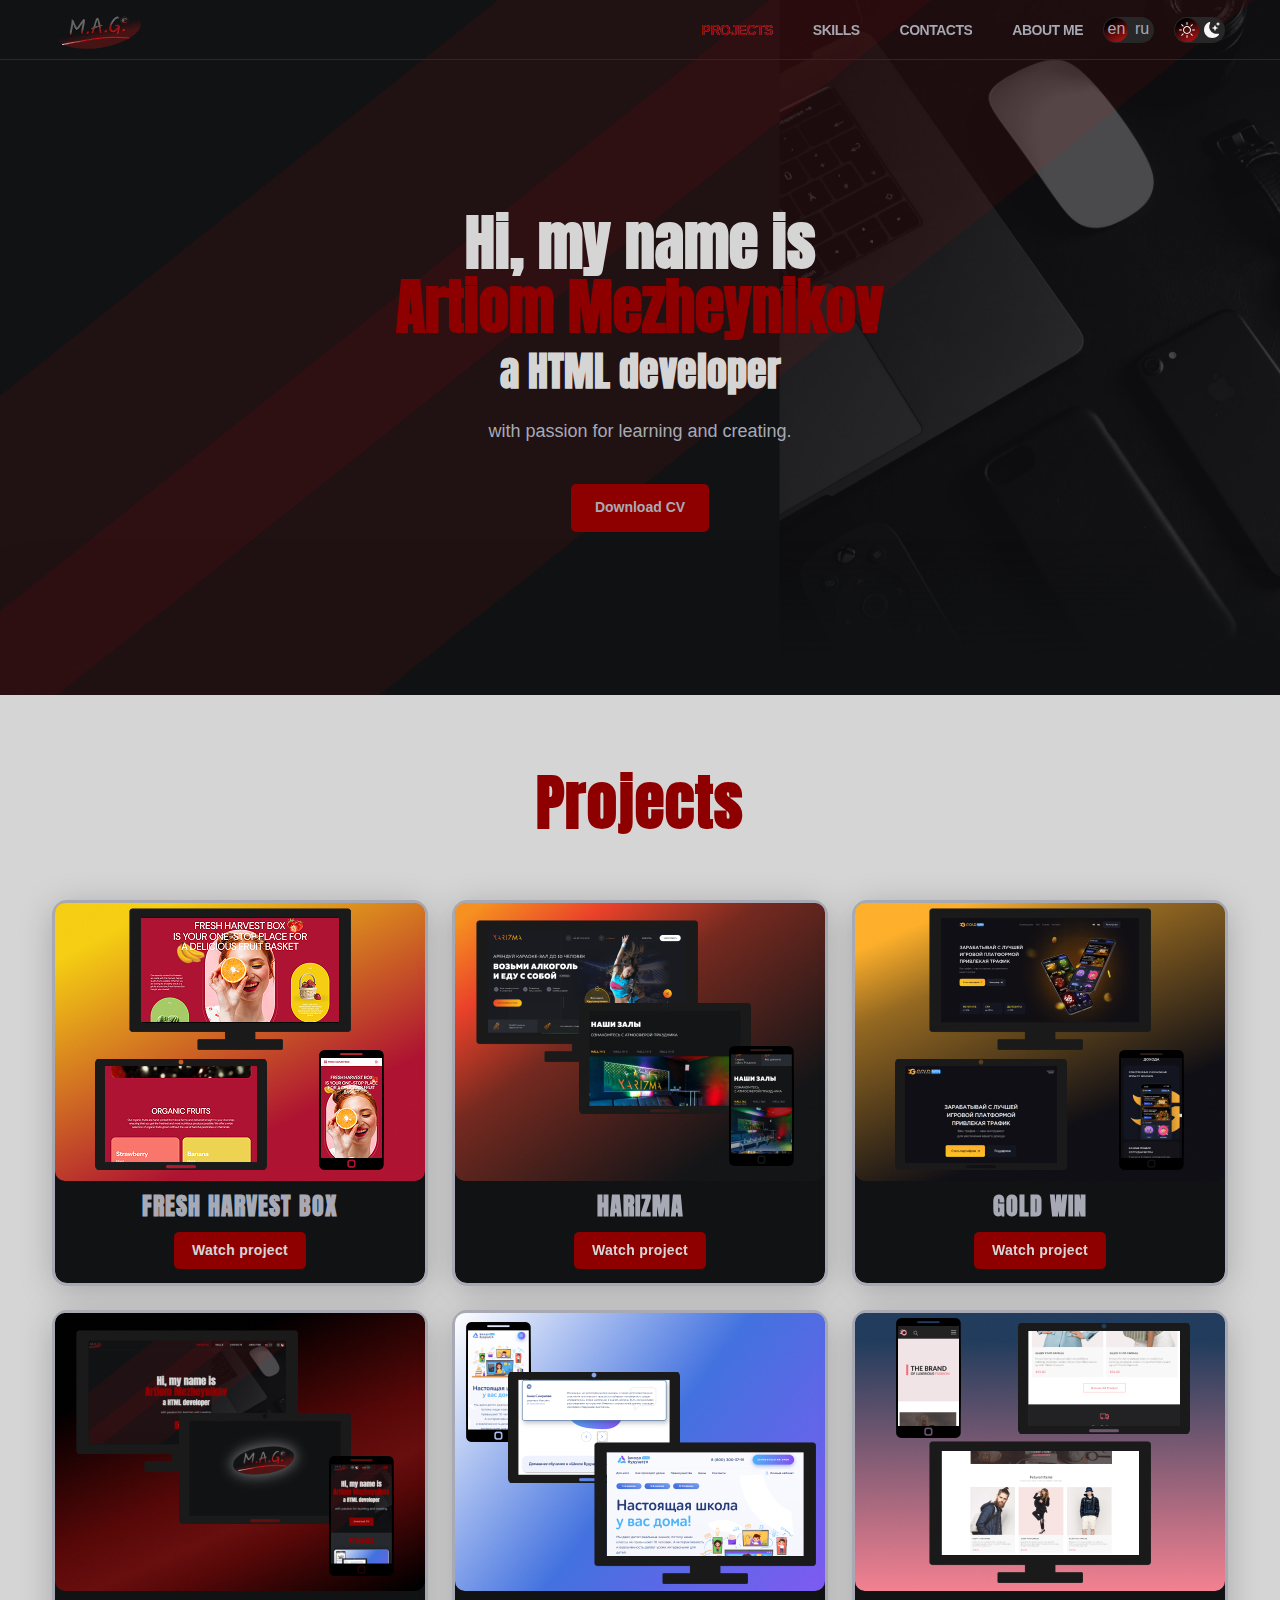
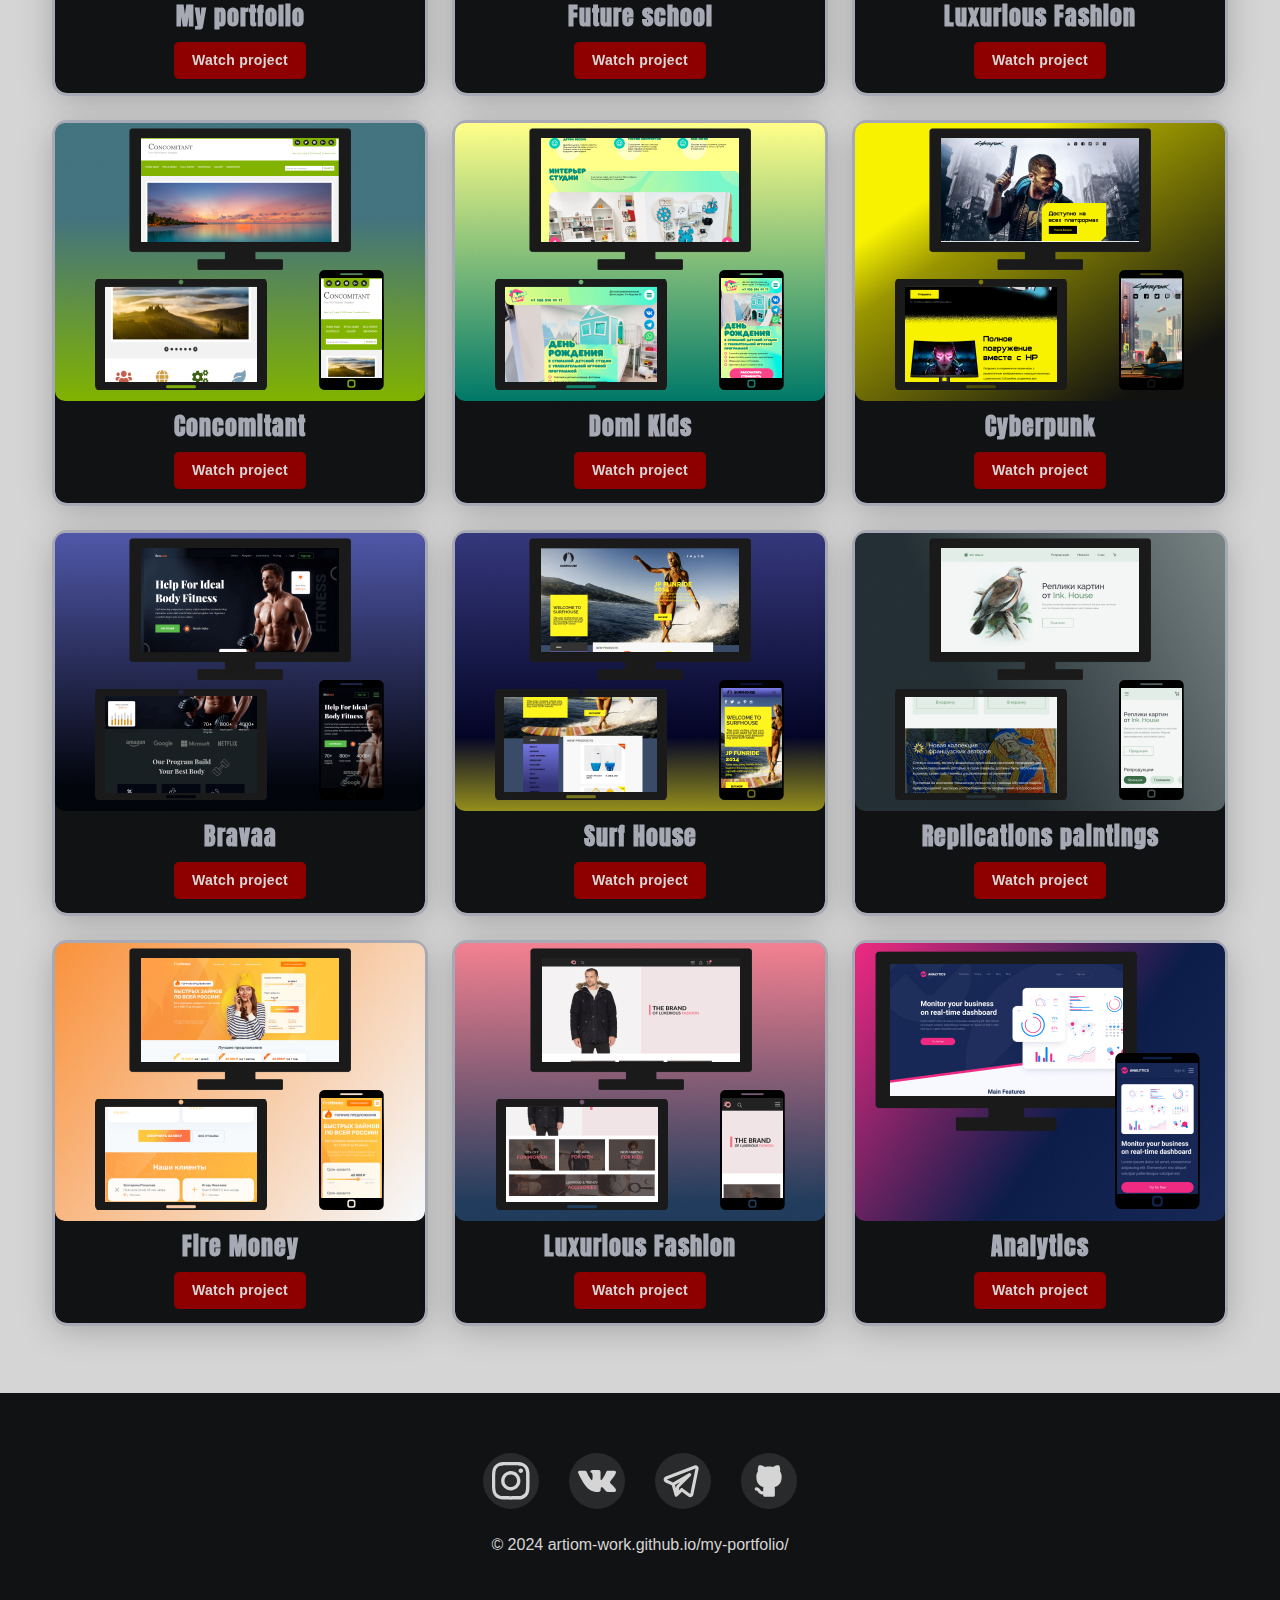
==== commit f811a983: "added new project . fresh-harvest-box" ====
--- a/index.html
+++ b/index.html
@@ -6,7 +6,7 @@
 	<meta http-equiv="X-UA-Compatible" content="IE=edge">
 	<meta name="viewport" content="width=device-width, initial-scale=1.0">
 	<link rel="stylesheet" href="css/main.css">
-	<link rel="stylesheet" href="https://cdn.jsdelivr.net/npm/swiper@11/swiper-bundle.min.css" />
+	<link rel="stylesheet" href="lib/swiper/swiper-bundle.min.css" />
 	<link rel="icon" type="image/svg+xml" href="images/icons/favicon.svg">
 	<title>Artiom Mezheynikov</title>
 </head>
@@ -104,6 +104,45 @@
 				<ul class="projects__list">
 					<li class="projects__list-item project">
 						<div class="project__image-wrapper">
+							<img class="project__image" src="images/projects/fresh-harvest-box.jpg"
+								srcset="images/projects/fresh-harvest-box@2x.jpg 2x" alt="Fruit shop">
+							<div class="project__description">
+
+								<h4 class="project__description-heading">Fruit shop</h4>
+
+								<ul class="project__description-list">
+									<li>
+										<p class="project__description-text">
+											Project for training.
+										</p>
+									</li>
+									<li>
+										<p class="project__description-text" translate="no">
+											Landing page.
+										</p>
+									</li>
+									<li>
+										<p class="project__description-text project__description-text--finished">
+											The layout development is complete.
+										</p>
+									</li>
+									<li>
+										<a class="project__description-link"
+											href="https://github.com/Artiom-Work/fresh-harvest-box/blob/main/README.md"
+											target="_blank">Read&nbsp;more&nbsp;&#10145;</a>
+									</li>
+								</ul>
+
+							</div>
+						</div>
+
+						<h3 class="project__name" translate="no">FRESH HARVEST BOX</h3>
+						<a class="project__btn btn" href="https://artiom-work.github.io/fresh-harvest-box/"
+							target="_blank">Watch&nbsp;project</a>
+					</li>
+
+					<li class="projects__list-item project">
+						<div class="project__image-wrapper">
 							<img class="project__image" src="images/projects/harizma.jpg" srcset="images/projects/harizma@2x.jpg 2x"
 								alt="Karaoke bar">
 							<div class="project__description">
@@ -678,6 +717,46 @@
 				<div class="swiper projects__swiper">
 
 					<div class="swiper-wrapper">
+						<div class="swiper-slide">
+							<div class="projects__list-item project">
+								<div class="project__image-wrapper">
+									<img class="project__image" src="images/projects/fresh-harvest-box.jpg"
+										srcset="images/projects/fresh-harvest-box@2x.jpg 2x" alt="Fruit shop">
+									<div class="project__description">
+
+										<h4 class="project__description-heading">Fruit shop</h4>
+
+										<ul class="project__description-list">
+											<li>
+												<p class="project__description-text">
+													Project for training.
+												</p>
+											</li>
+											<li>
+												<p class="project__description-text" translate="no">
+													Landing page.
+												</p>
+											</li>
+											<li>
+												<p class="project__description-text project__description-text--finished">
+													The layout development is complete.
+												</p>
+											</li>
+											<li>
+												<a class="project__description-link"
+													href="https://github.com/Artiom-Work/fresh-harvest-box/blob/main/README.md"
+													target="_blank">Read&nbsp;more&nbsp;&#10145;</a>
+											</li>
+										</ul>
+
+									</div>
+								</div>
+
+								<h3 class="project__name" translate="no">FRESH HARVEST BOX</h3>
+								<a class="project__btn btn" href="https://artiom-work.github.io/fresh-harvest-box/"
+									target="_blank">Watch&nbsp;project</a>
+							</div>
+						</div>
 
 						<div class="swiper-slide">
 							<div class="projects__list-item project">
@@ -1326,7 +1405,8 @@
 		</div>
 
 	</footer>
-	<script src="https://cdn.jsdelivr.net/npm/swiper@11/swiper-bundle.min.js"></script>
+
+	<script src="lib/swiper/swiper-bundle.min.js"></script>
 	<script type="module" src="./js/main.js"></script>
 	<script type="text/javascript">
 		function googleTranslateElementInit() {
@@ -1338,11 +1418,10 @@
 			}, 'google_translate_element');
 		}
 	</script>
-	<script type="text/javascript" src="./js/laguage-page.js"></script>
+	<script type="text/javascript" src="./js/laтguage-page.js"></script>
 	<script type="text/javascript"
 		src="//translate.google.com/translate_a/element.js?cb=googleTranslateElementInit"></script>
 
-
 </body>
 
 </html>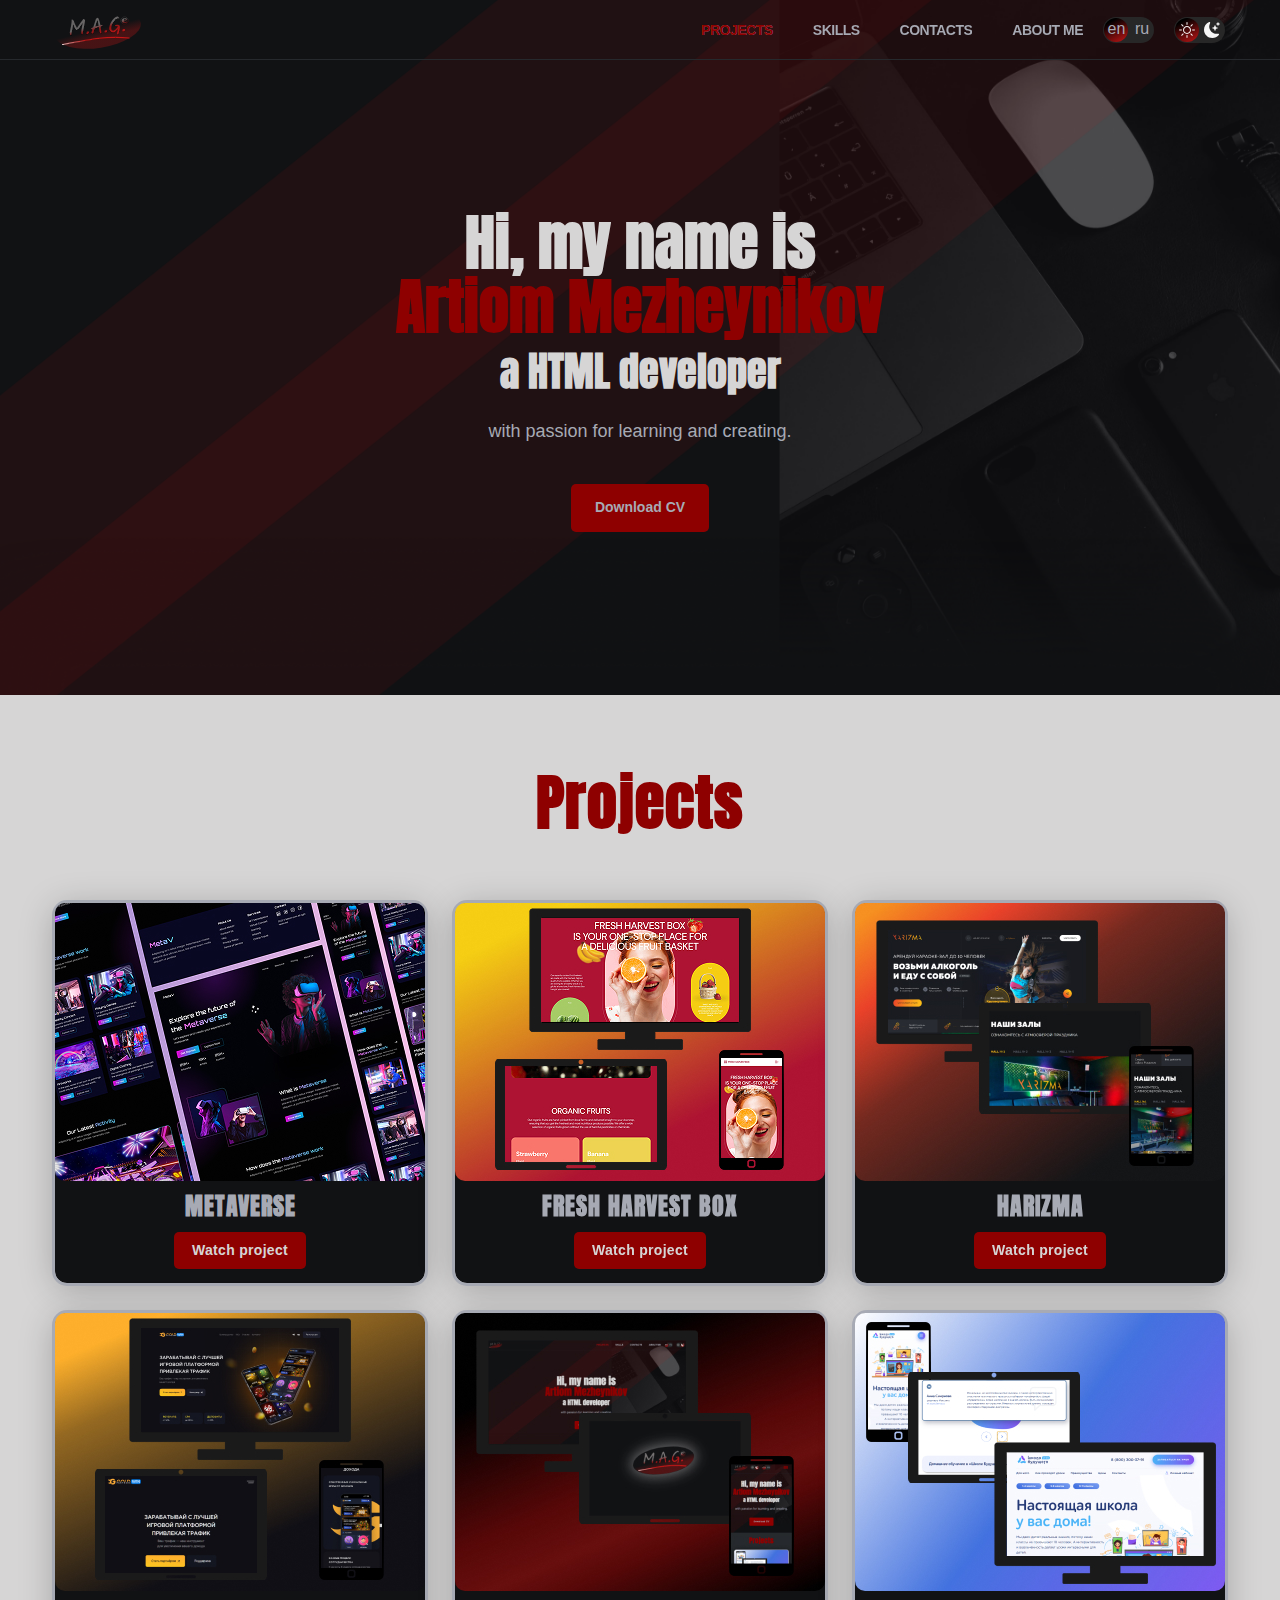
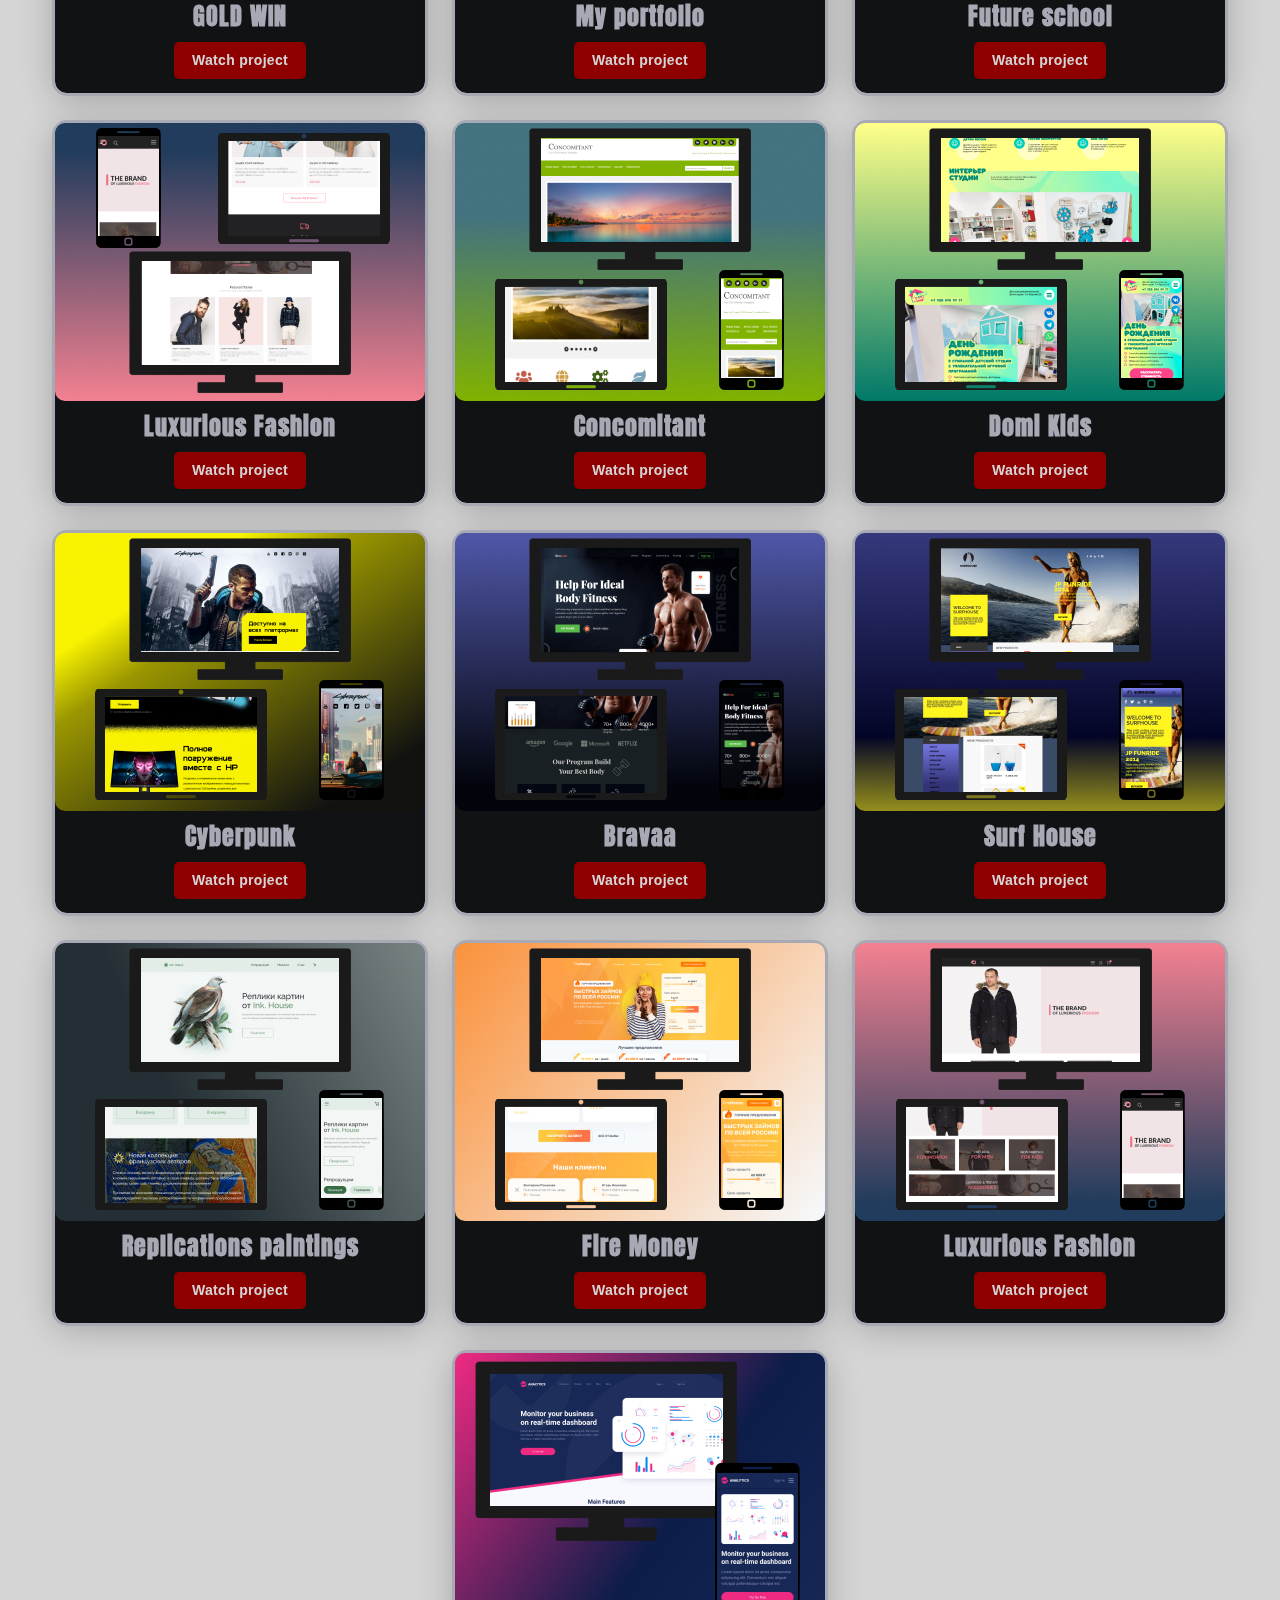
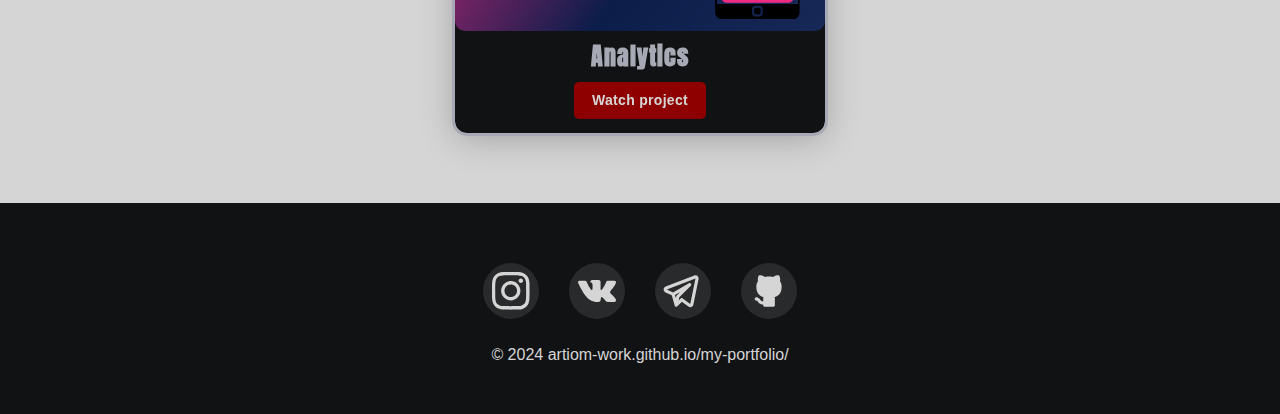
==== commit 1cd8ccd9: "added new project .metaV" ====
--- a/index.html
+++ b/index.html
@@ -104,6 +104,44 @@
 				<ul class="projects__list">
 					<li class="projects__list-item project">
 						<div class="project__image-wrapper">
+							<img class="project__image" src="images/projects/metav.jpg" srcset="images/projects/metav@2x.jpg 2x"
+								alt="Metaverse">
+							<div class="project__description">
+
+								<h4 class="project__description-heading">Entertainment&nbsp;platform</h4>
+
+								<ul class="project__description-list">
+									<li>
+										<p class="project__description-text">
+											Project for training.
+										</p>
+									</li>
+									<li>
+										<p class="project__description-text" translate="no">
+											Landing page.
+										</p>
+									</li>
+									<li>
+										<p class="project__description-text project__description-text--finished">
+											The layout development is complete.
+										</p>
+									</li>
+									<li>
+										<a class="project__description-link" href="https://github.com/Artiom-Work/MetaV/blob/main/README.md"
+											target="_blank">Read&nbsp;more&nbsp;&#10145;</a>
+									</li>
+								</ul>
+
+							</div>
+						</div>
+
+						<h3 class="project__name" translate="no">METAVERSE</h3>
+						<a class="project__btn btn" href="https://artiom-work.github.io/MetaV/"
+							target="_blank">Watch&nbsp;project</a>
+					</li>
+
+					<li class="projects__list-item project">
+						<div class="project__image-wrapper">
 							<img class="project__image" src="images/projects/fresh-harvest-box.jpg"
 								srcset="images/projects/fresh-harvest-box@2x.jpg 2x" alt="Fruit shop">
 							<div class="project__description">
@@ -717,6 +755,47 @@
 				<div class="swiper projects__swiper">
 
 					<div class="swiper-wrapper">
+						<div class="swiper-slide">
+							<div class="projects__list-item project">
+								<div class="project__image-wrapper">
+									<img class="project__image" src="images/projects/metav.jpg" srcset="images/projects/metav@2x.jpg 2x"
+										alt="Metaverse">
+									<div class="project__description">
+
+										<h4 class="project__description-heading">Entertainment&nbsp;platform</h4>
+
+										<ul class="project__description-list">
+											<li>
+												<p class="project__description-text">
+													Project for training.
+												</p>
+											</li>
+											<li>
+												<p class="project__description-text" translate="no">
+													Landing page.
+												</p>
+											</li>
+											<li>
+												<p class="project__description-text project__description-text--finished">
+													The layout development is complete.
+												</p>
+											</li>
+											<li>
+												<a class="project__description-link"
+													href="https://github.com/Artiom-Work/MetaV/blob/main/README.md"
+													target="_blank">Read&nbsp;more&nbsp;&#10145;</a>
+											</li>
+										</ul>
+
+									</div>
+								</div>
+
+								<h3 class="project__name" translate="no">METAVERSE</h3>
+								<a class="project__btn btn" href="https://artiom-work.github.io/MetaV/"
+									target="_blank">Watch&nbsp;project</a>
+							</div>
+						</div>
+
 						<div class="swiper-slide">
 							<div class="projects__list-item project">
 								<div class="project__image-wrapper">
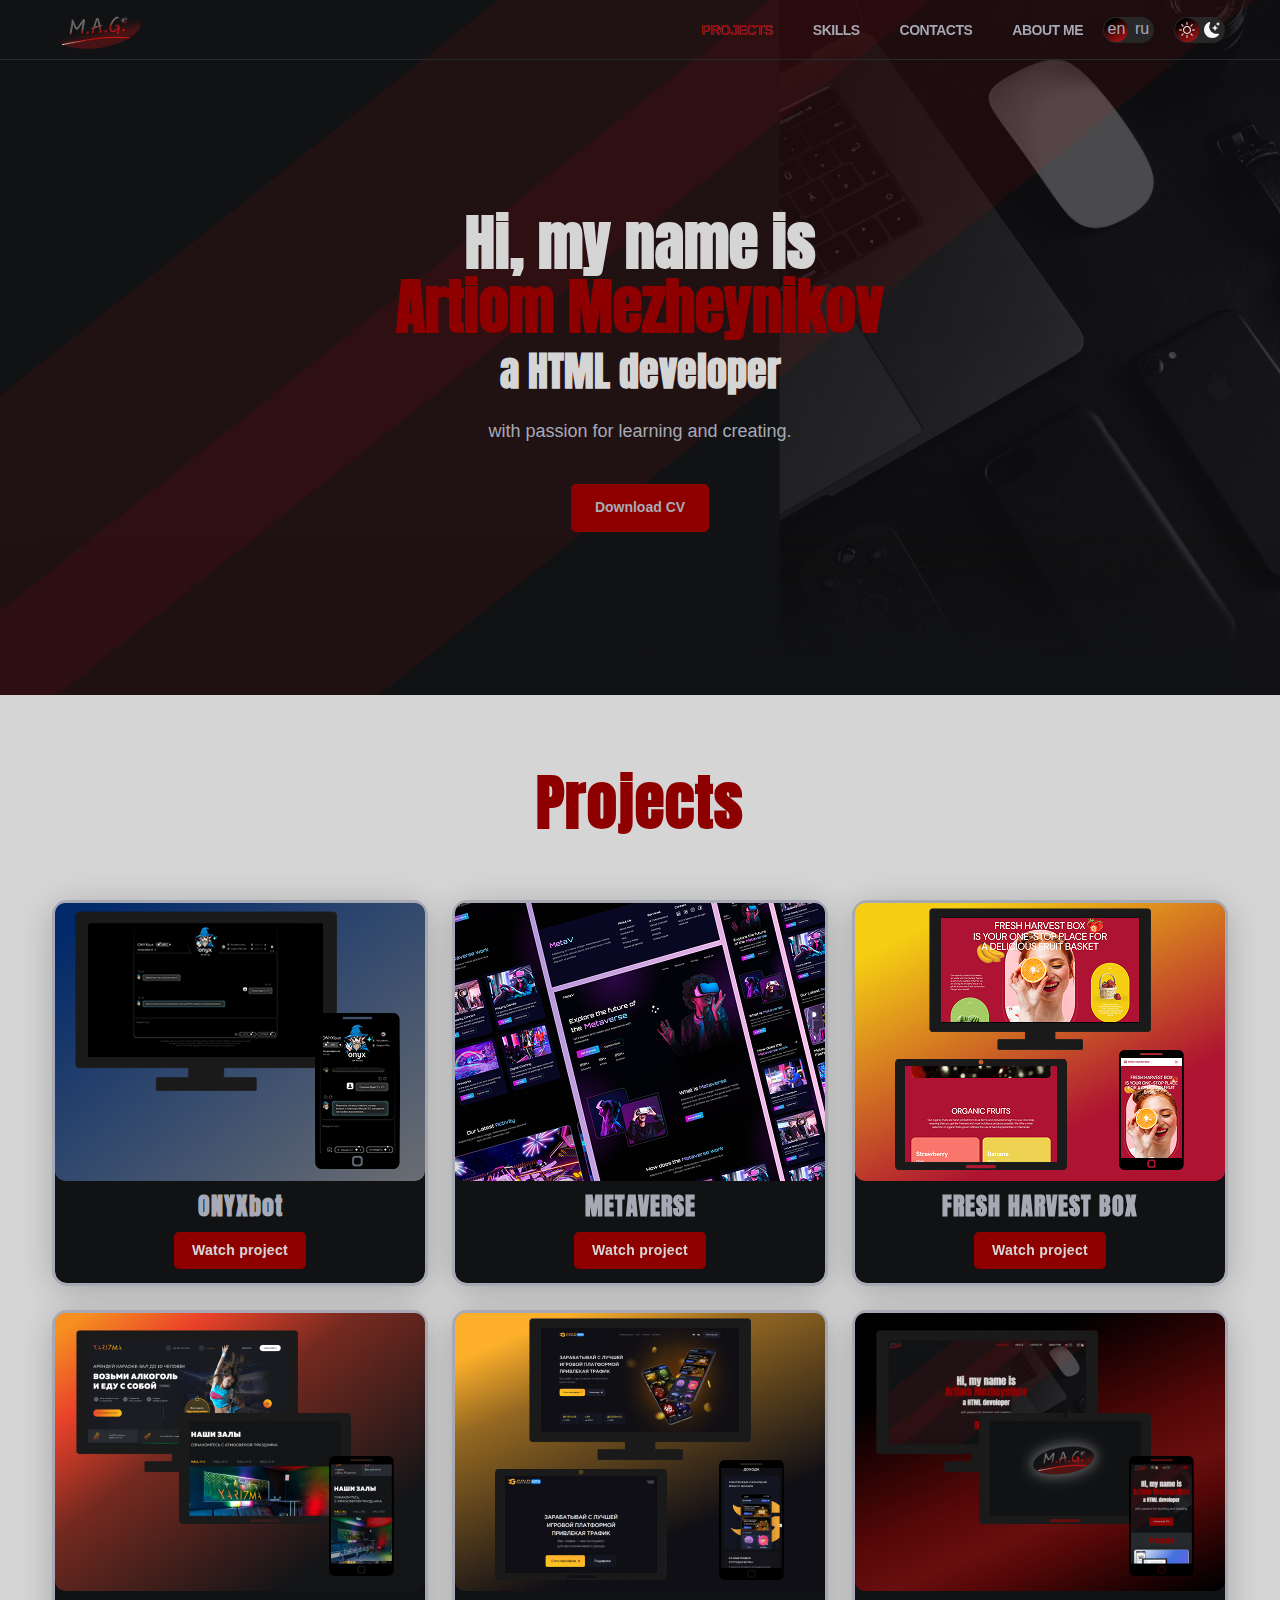
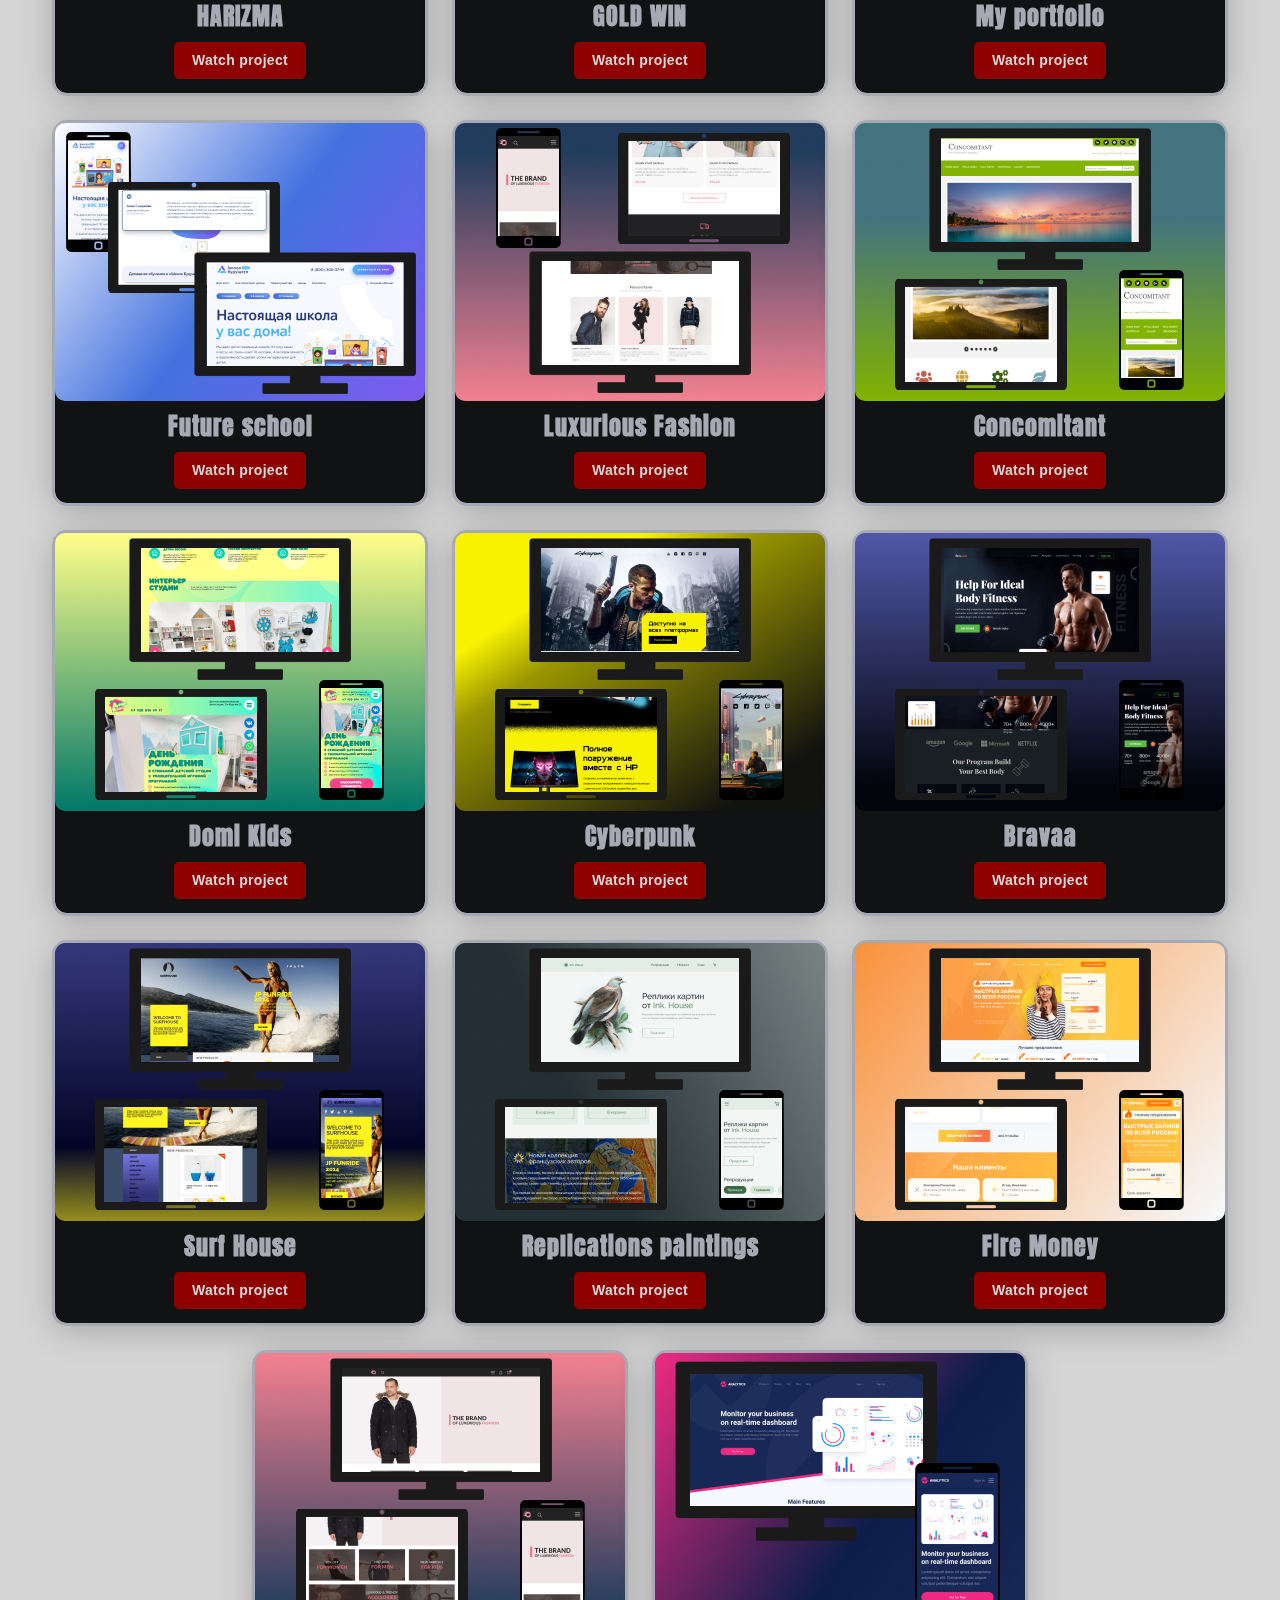
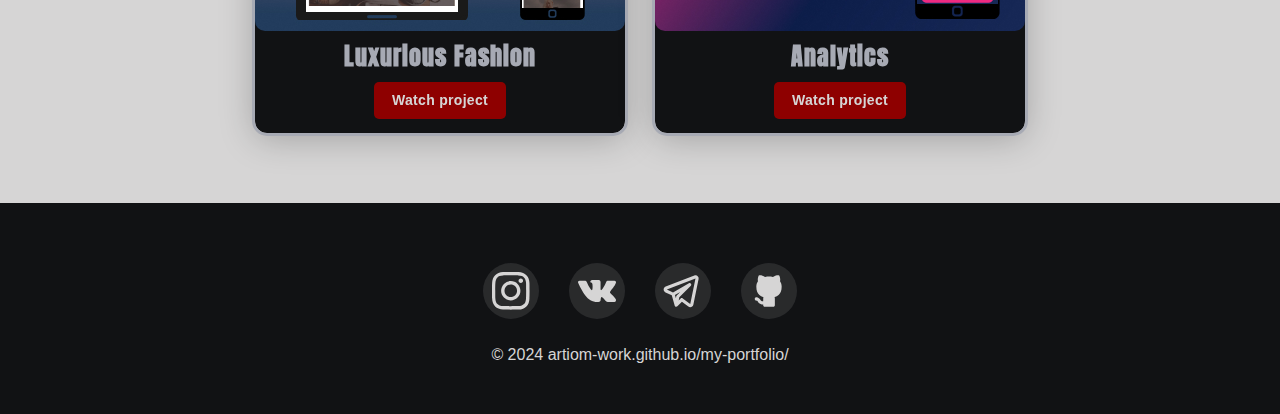
==== commit 37087591: "added new project . ONYXbot" ====
--- a/index.html
+++ b/index.html
@@ -104,6 +104,44 @@
 				<ul class="projects__list">
 					<li class="projects__list-item project">
 						<div class="project__image-wrapper">
+							<img class="project__image" src="images/projects/ONYXbot.jpg" srcset="images/projects/ONYXbot@2x.jpg 2x"
+								alt="ONYXbot">
+							<div class="project__description">
+
+								<h4 class="project__description-heading">Neural network</h4>
+
+								<ul class="project__description-list">
+									<li>
+										<p class="project__description-text">
+											Task from freelance exchange.
+										</p>
+									</li>
+									<li>
+										<p class="project__description-text">
+											External part of the neural network.
+										</p>
+									</li>
+									<li>
+										<p class="project__description-text project__description-text--finished">
+											The layout development is complete.
+										</p>
+									</li>
+									<li>
+										<a class="project__description-link" href="https://github.com/Artiom-Work/Onyx/blob/main/README.md"
+											target="_blank">Read&nbsp;more&nbsp;&#10145;</a>
+									</li>
+								</ul>
+
+							</div>
+						</div>
+
+						<h3 class="project__name" translate="no">ONYXbot</h3>
+						<a class="project__btn btn" href="https://artiom-work.github.io/Onyx/"
+							target="_blank">Watch&nbsp;project</a>
+					</li>
+
+					<li class="projects__list-item project">
+						<div class="project__image-wrapper">
 							<img class="project__image" src="images/projects/metav.jpg" srcset="images/projects/metav@2x.jpg 2x"
 								alt="Metaverse">
 							<div class="project__description">
@@ -755,6 +793,47 @@
 				<div class="swiper projects__swiper">
 
 					<div class="swiper-wrapper">
+						<div class="swiper-slide">
+							<div class="projects__list-item project">
+								<div class="project__image-wrapper">
+									<img class="project__image" src="images/projects/ONYXbot.jpg"
+										srcset="images/projects/ONYXbot@2x.jpg 2x" alt="ONYXbot">
+									<div class="project__description">
+
+										<h4 class="project__description-heading">Neural network</h4>
+
+										<ul class="project__description-list">
+											<li>
+												<p class="project__description-text">
+													Task from freelance exchange.
+												</p>
+											</li>
+											<li>
+												<p class="project__description-text">
+													External part of the neural network.
+												</p>
+											</li>
+											<li>
+												<p class="project__description-text project__description-text--finished">
+													The layout development is complete.
+												</p>
+											</li>
+											<li>
+												<a class="project__description-link"
+													href="https://github.com/Artiom-Work/Onyx/blob/main/README.md"
+													target="_blank">Read&nbsp;more&nbsp;&#10145;</a>
+											</li>
+										</ul>
+
+									</div>
+								</div>
+
+								<h3 class="project__name" translate="no">ONYXbot</h3>
+								<a class="project__btn btn" href="https://artiom-work.github.io/Onyx/"
+									target="_blank">Watch&nbsp;project</a>
+							</div>
+						</div>
+
 						<div class="swiper-slide">
 							<div class="projects__list-item project">
 								<div class="project__image-wrapper">
